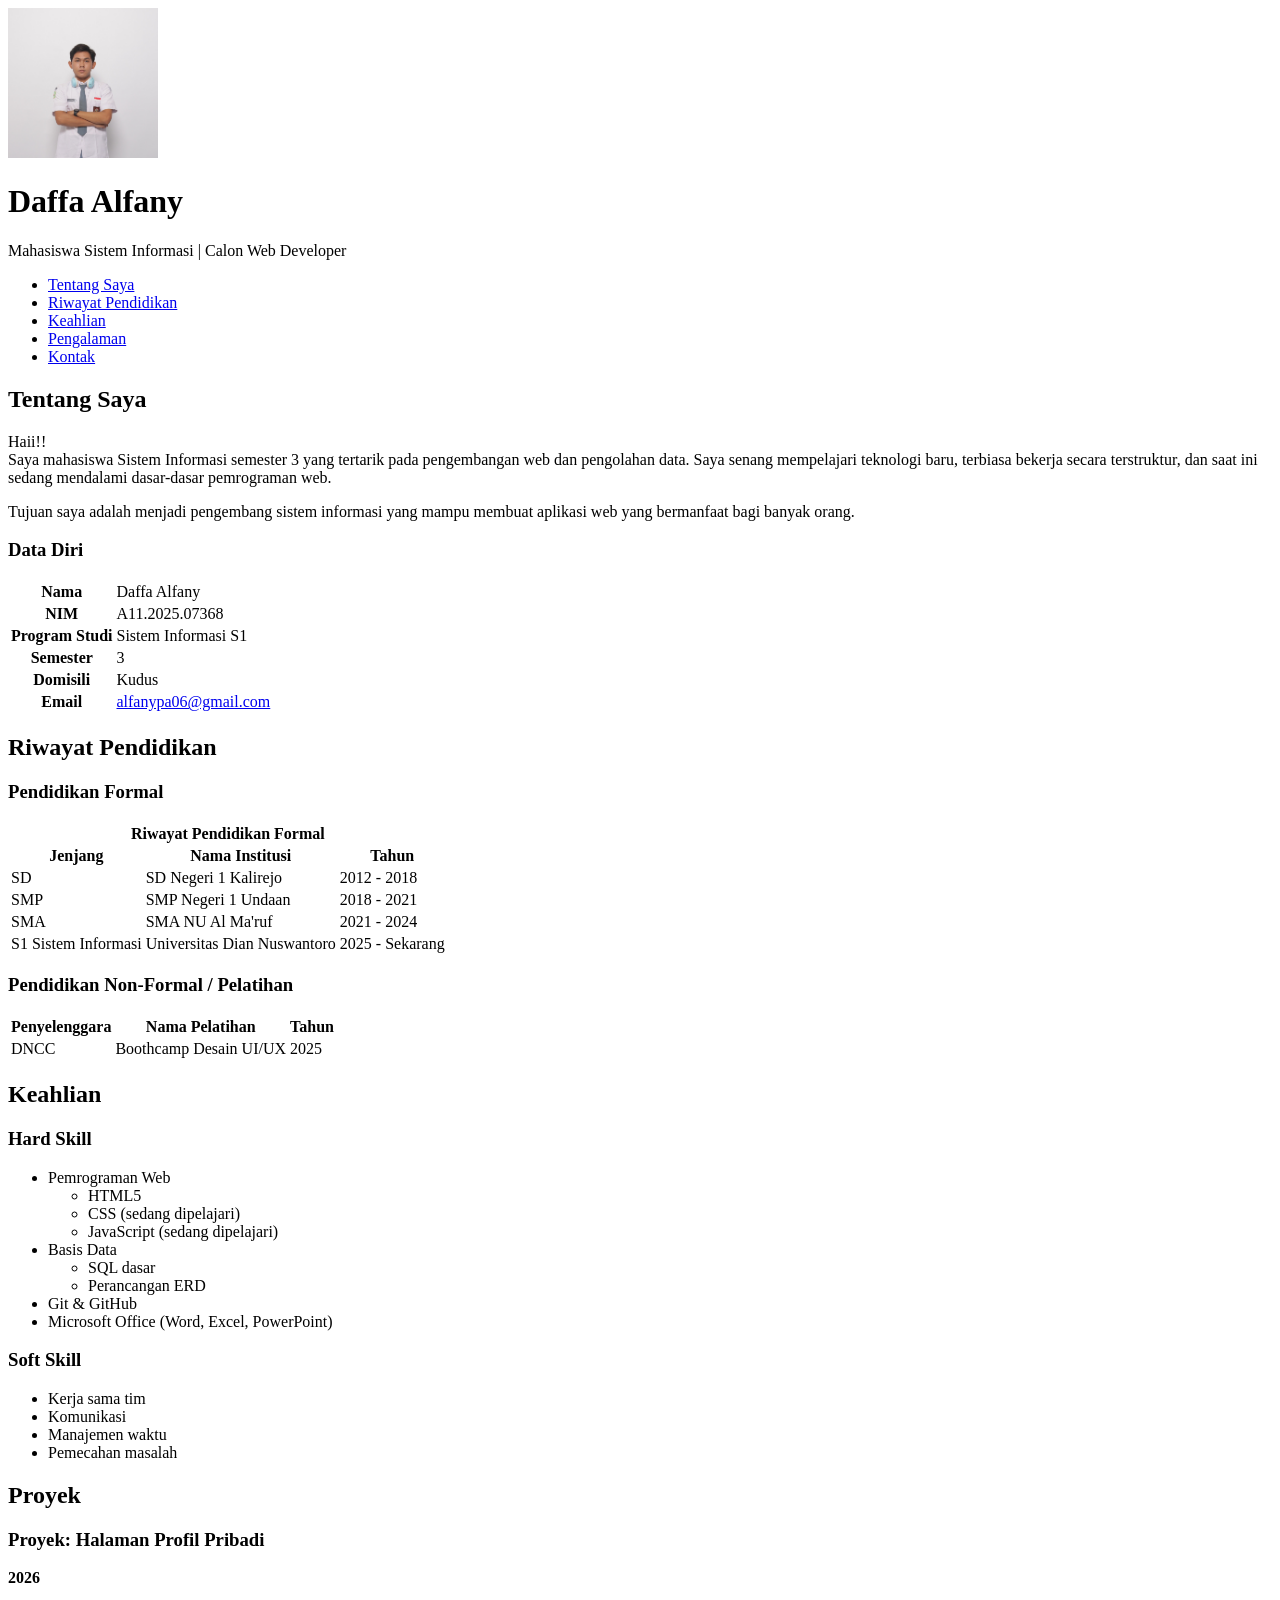
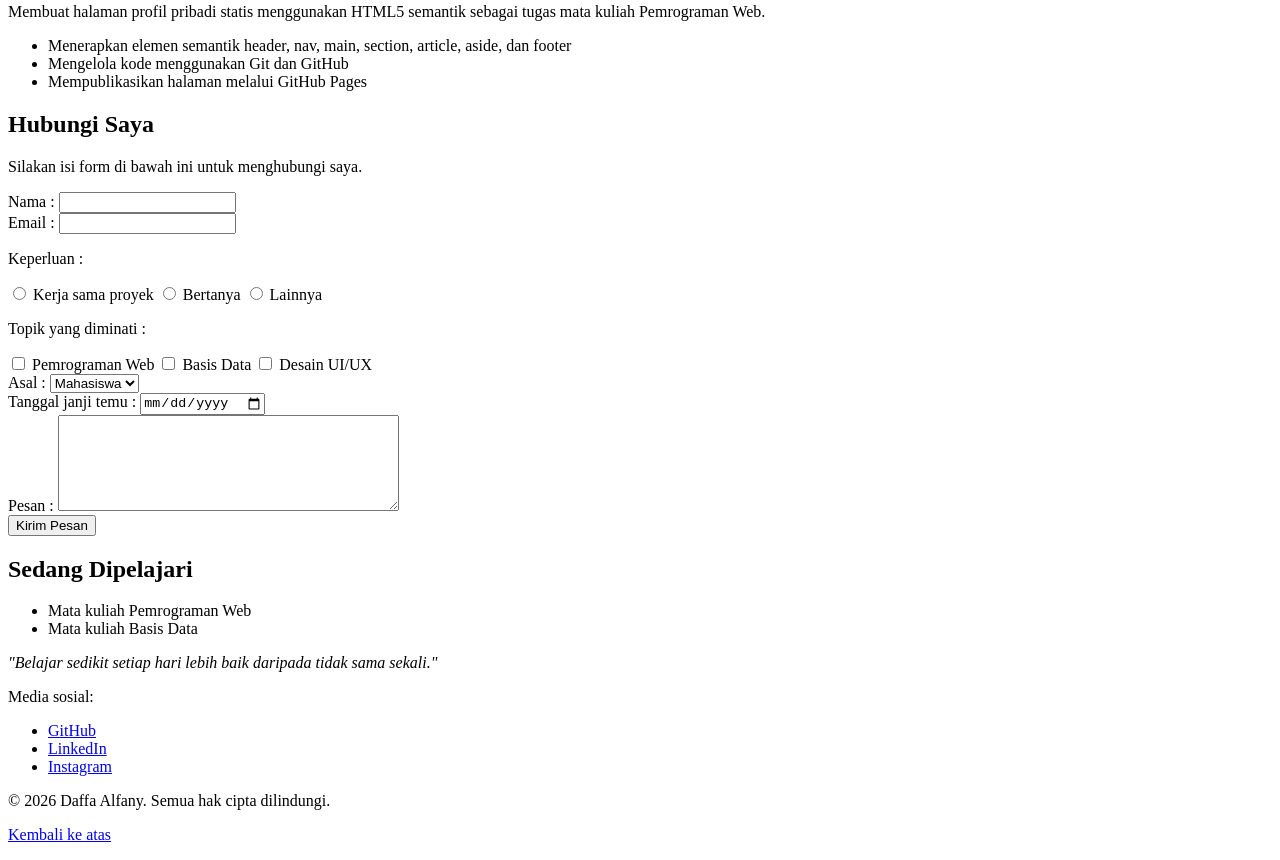
==== index.html @ 3b388c66 "Pindah file ke root" ====
<!DOCTYPE html>
<html lang="id">
<head>
    <meta charset="UTF-8">
    <meta name="viewport" content="width=device-width, initial-scale=1.0">
    <title>Daffa Alfany - Profil Pribadi</title>
</head>

<body>

    <header id="atas">
        <a href="images/foto-profil.jpg">
            <img src="images/foto-profil.jpg" alt="Foto profil Daffa Alfany" width="150">
        </a>
        <h1>Daffa Alfany</h1>
        <p>Mahasiswa Sistem Informasi | Calon Web Developer</p>

        <nav id="menu">
            <ul>
                <li><a href="#tentang">Tentang Saya</a></li>
                <li><a href="#pendidikan">Riwayat Pendidikan</a></li>
                <li><a href="#keahlian">Keahlian</a></li>
                <li><a href="#pengalaman">Pengalaman</a></li>
                <li><a href="#kontak">Kontak</a></li>
            </ul>
        </nav>
    </header>

    <main>

        <section id="tentang">
            <h2>Tentang Saya</h2>
            <p>
                Haii!!<br>
                Saya mahasiswa <span id="prodi">Sistem Informasi</span>
                semester 3 yang tertarik pada pengembangan web dan pengolahan
                data. Saya senang mempelajari teknologi baru, terbiasa bekerja
                secara terstruktur, dan saat ini sedang mendalami dasar-dasar
                pemrograman web.
            </p>
            <p>
                Tujuan saya adalah menjadi pengembang sistem informasi yang
                mampu membuat aplikasi web yang bermanfaat bagi banyak orang.
            </p>

            <h3>Data Diri</h3>
            <table id="tabel-data-diri">
                <tr>
                    <th>Nama</th>
                    <td>Daffa Alfany</td>
                </tr>
                <tr>
                    <th>NIM</th>
                    <td>A11.2025.07368</td>
                </tr>
                <tr>
                    <th>Program Studi</th>
                    <td>Sistem Informasi S1</td>
                </tr>
                <tr>
                    <th>Semester</th>
                    <td>3</td>
                </tr>
                <tr>
                    <th>Domisili</th>
                    <td>Kudus</td>
                </tr>
                <tr>
                    <th>Email</th>
                    <td><a href="mailto:alfanypa06@gmail.com">alfanypa06@gmail.com</a></td>
                </tr>
            </table>
        </section>

        <section id="pendidikan">
            <h2>Riwayat Pendidikan</h2>

            <h3>Pendidikan Formal</h3>
            <table id="tabel-pendidikan">
                <tr>
                    <th colspan="3">Riwayat Pendidikan Formal</th>
                </tr>
                <tr>
                    <th>Jenjang</th>
                    <th>Nama Institusi</th>
                    <th>Tahun</th>
                </tr>
                <tr>
                    <td>SD</td>
                    <td>SD Negeri 1 Kalirejo</td>
                    <td>2012 - 2018</td>
                </tr>
                <tr>
                    <td>SMP</td>
                    <td>SMP Negeri 1 Undaan</td>
                    <td>2018 - 2021</td>
                </tr>
                <tr>
                    <td>SMA</td>
                    <td>SMA NU Al Ma'ruf</td>
                    <td>2021 - 2024</td>
                </tr>
                <tr>
                    <td>S1 Sistem Informasi</td>
                    <td>Universitas Dian Nuswantoro</td>
                    <td>2025 - Sekarang</td>
                </tr>
            </table>

            <h3>Pendidikan Non-Formal / Pelatihan</h3>
            <table id="tabel-pelatihan">
                <tr>
                    <th>Penyelenggara</th>
                    <th>Nama Pelatihan</th>
                    <th>Tahun</th>
                </tr>
                <tr>
                    <td>DNCC</td>
                    <td>Boothcamp Desain UI/UX</td>
                    <td>2025</td>
                </tr>
            </table>
        </section>

        <section id="keahlian">
            <h2>Keahlian</h2>

            <h3>Hard Skill</h3>
            <ul>
                <li>Pemrograman Web
                    <ul>
                        <li>HTML5</li>
                        <li>CSS (sedang dipelajari)</li>
                        <li>JavaScript (sedang dipelajari)</li>
                    </ul>
                </li>
                <li>Basis Data
                    <ul>
                        <li>SQL dasar</li>
                        <li>Perancangan ERD</li>
                    </ul>
                </li>
                <li>Git &amp; GitHub</li>
                <li>Microsoft Office (Word, Excel, PowerPoint)</li>
            </ul>

            <h3>Soft Skill</h3>
            <ul>
                <li>Kerja sama tim</li>
                <li>Komunikasi</li>
                <li>Manajemen waktu</li>
                <li>Pemecahan masalah</li>
            </ul>

        </section>

        <section id="pengalaman">
            <h2>Proyek</h2>

            <article>
                <h3>Proyek: Halaman Profil Pribadi</h3>
                <p><strong>2026</strong></p>
                <p>
                    Membuat halaman profil pribadi statis menggunakan HTML5
                    semantik sebagai tugas mata kuliah Pemrograman Web.
                </p>
                <ul>
                    <li>Menerapkan elemen semantik header, nav, main, section, article, aside, dan footer</li>
                    <li>Mengelola kode menggunakan Git dan GitHub</li>
                    <li>Mempublikasikan halaman melalui GitHub Pages</li>
                </ul>
            </article>
        </section>

        <section id="kontak">
            <h2>Hubungi Saya</h2>
            <p>Silakan isi form di bawah ini untuk menghubungi saya.</p>

            <form action="#" method="get">
                <div>
                    <label for="fnama">Nama :</label>
                    <input type="text" id="fnama" name="fnama">
                </div>
                <div>
                    <label for="femail">Email :</label>
                    <input type="email" id="femail" name="femail">
                </div>
                <div>
                    <p>Keperluan :</p>
                    <input type="radio" id="fkeperluan1" name="fkeperluan" value="proyek">
                    <label for="fkeperluan1">Kerja sama proyek</label>
                    <input type="radio" id="fkeperluan2" name="fkeperluan" value="tanya">
                    <label for="fkeperluan2">Bertanya</label>
                    <input type="radio" id="fkeperluan3" name="fkeperluan" value="lainnya">
                    <label for="fkeperluan3">Lainnya</label>
                </div>
                <div>
                    <p>Topik yang diminati :</p>
                    <input type="checkbox" id="ftopik1" name="ftopik1" value="web">
                    <label for="ftopik1">Pemrograman Web</label>
                    <input type="checkbox" id="ftopik2" name="ftopik2" value="data">
                    <label for="ftopik2">Basis Data</label>
                    <input type="checkbox" id="ftopik3" name="ftopik3" value="desain">
                    <label for="ftopik3">Desain UI/UX</label>
                </div>
                <div>
                    <label for="fasal">Asal :</label>
                    <select id="fasal" name="fasal">
                        <option value="mahasiswa">Mahasiswa</option>
                        <option value="dosen">Dosen</option>
                        <option value="umum">Umum</option>
                    </select>
                </div>
                <div>
                    <label for="ftanggal">Tanggal janji temu :</label>
                    <input type="date" id="ftanggal" name="ftanggal">
                </div>
                <div>
                    <label for="fpesan">Pesan :</label>
                    <textarea id="fpesan" name="fpesan" cols="40" rows="6"></textarea>
                </div>
                <div>
                    <input type="submit" value="Kirim Pesan">
                </div>
            </form>
        </section>

    </main>

    <aside id="info-tambahan">
        <h2>Sedang Dipelajari</h2>
        <ul>
            <li>Mata kuliah Pemrograman Web</li>
            <li>Mata kuliah Basis Data</li>
        </ul>
        <p><em>"Belajar sedikit setiap hari lebih baik daripada tidak sama sekali."</em></p>
    </aside>

    <footer>
        <p>Media sosial:</p>
        <ul>
            <li><a href="https://github.com/Alfany06">GitHub</a></li>
            <li><a href="https://www.linkedin.com/in/daffa-alfany-26b480376/">LinkedIn</a></li>
            <li><a href="https://www.instagram.com/pa_daffany19">Instagram</a></li>
        </ul>
        <p>&copy; 2026 Daffa Alfany. Semua hak cipta dilindungi.</p>
        <p><a href="#atas">Kembali ke atas</a></p>
    </footer>

</body>
</html>
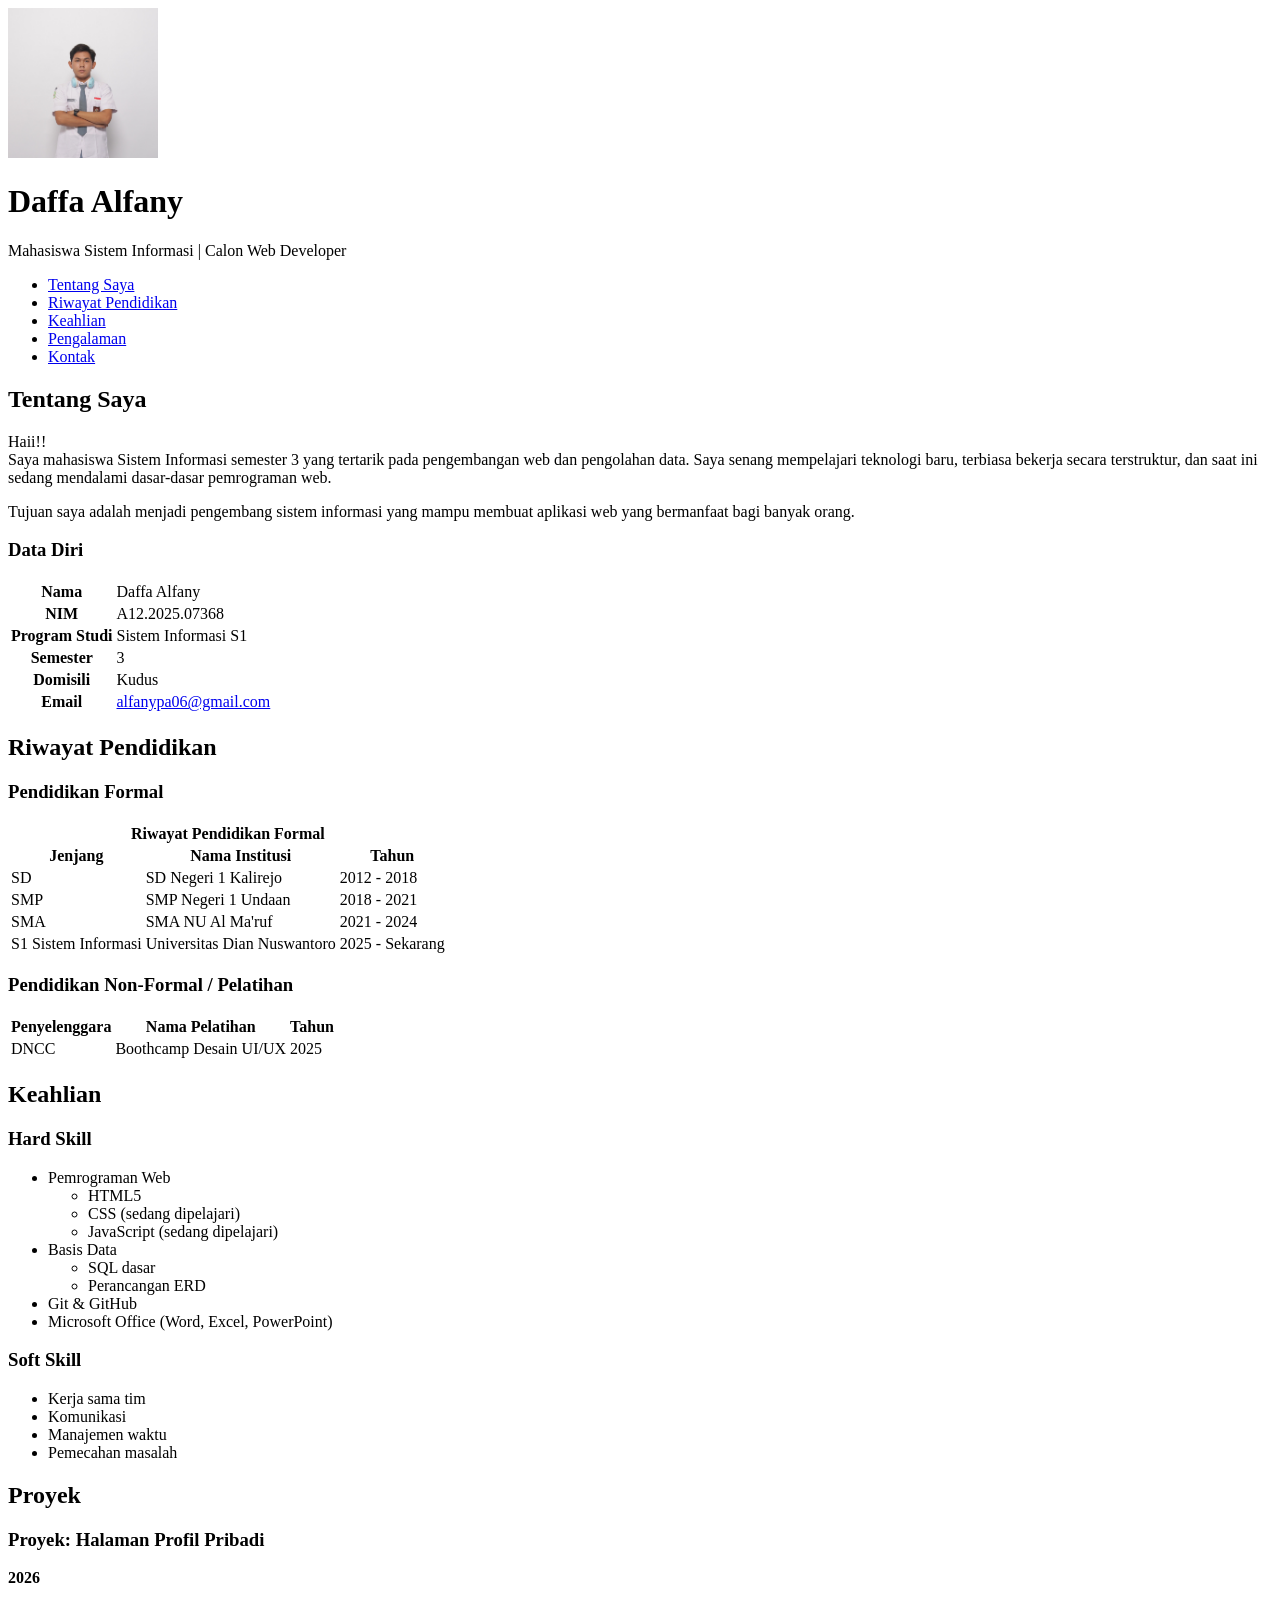
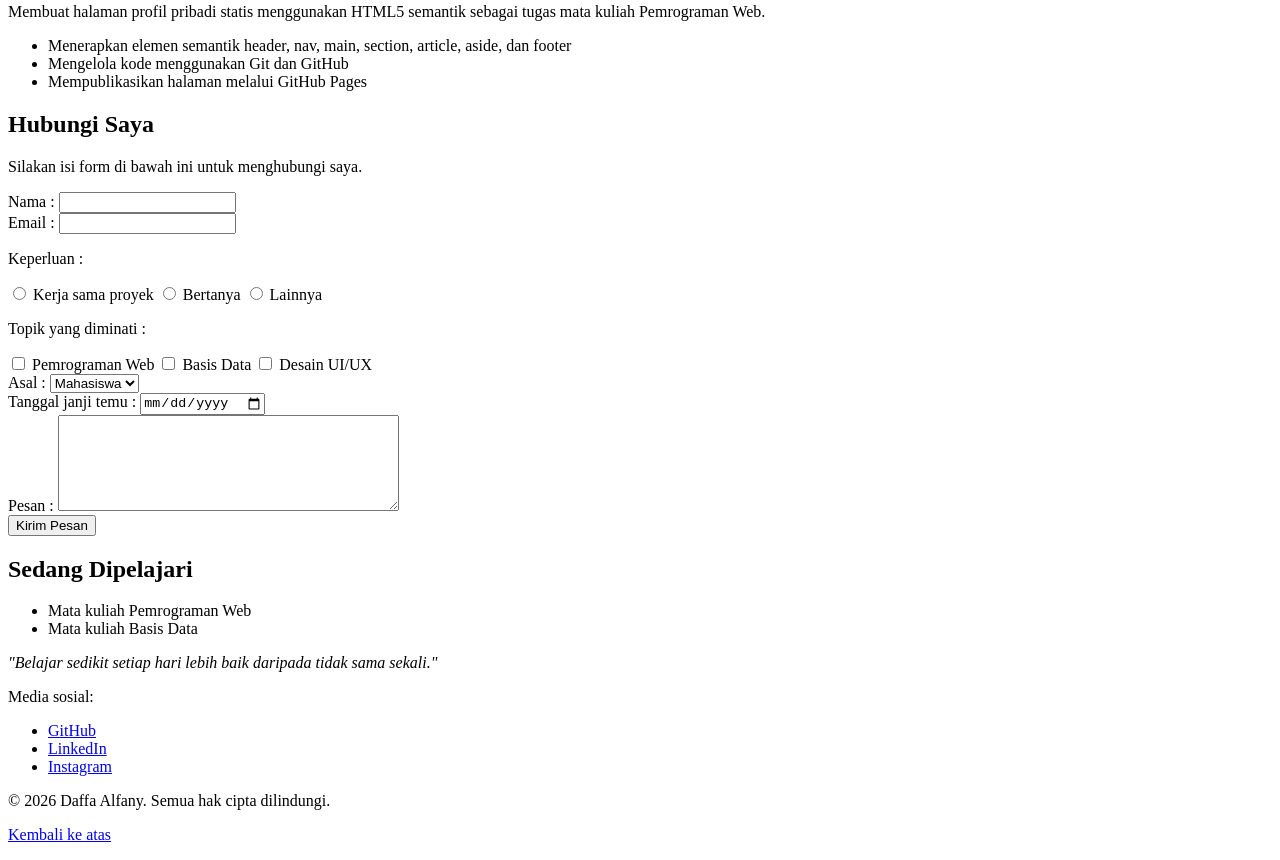
==== commit b806c00a: "Update index.html" ====
--- a/index.html
+++ b/index.html
@@ -51,7 +51,7 @@
                 </tr>
                 <tr>
                     <th>NIM</th>
-                    <td>A11.2025.07368</td>
+                    <td>A12.2025.07368</td>
                 </tr>
                 <tr>
                     <th>Program Studi</th>
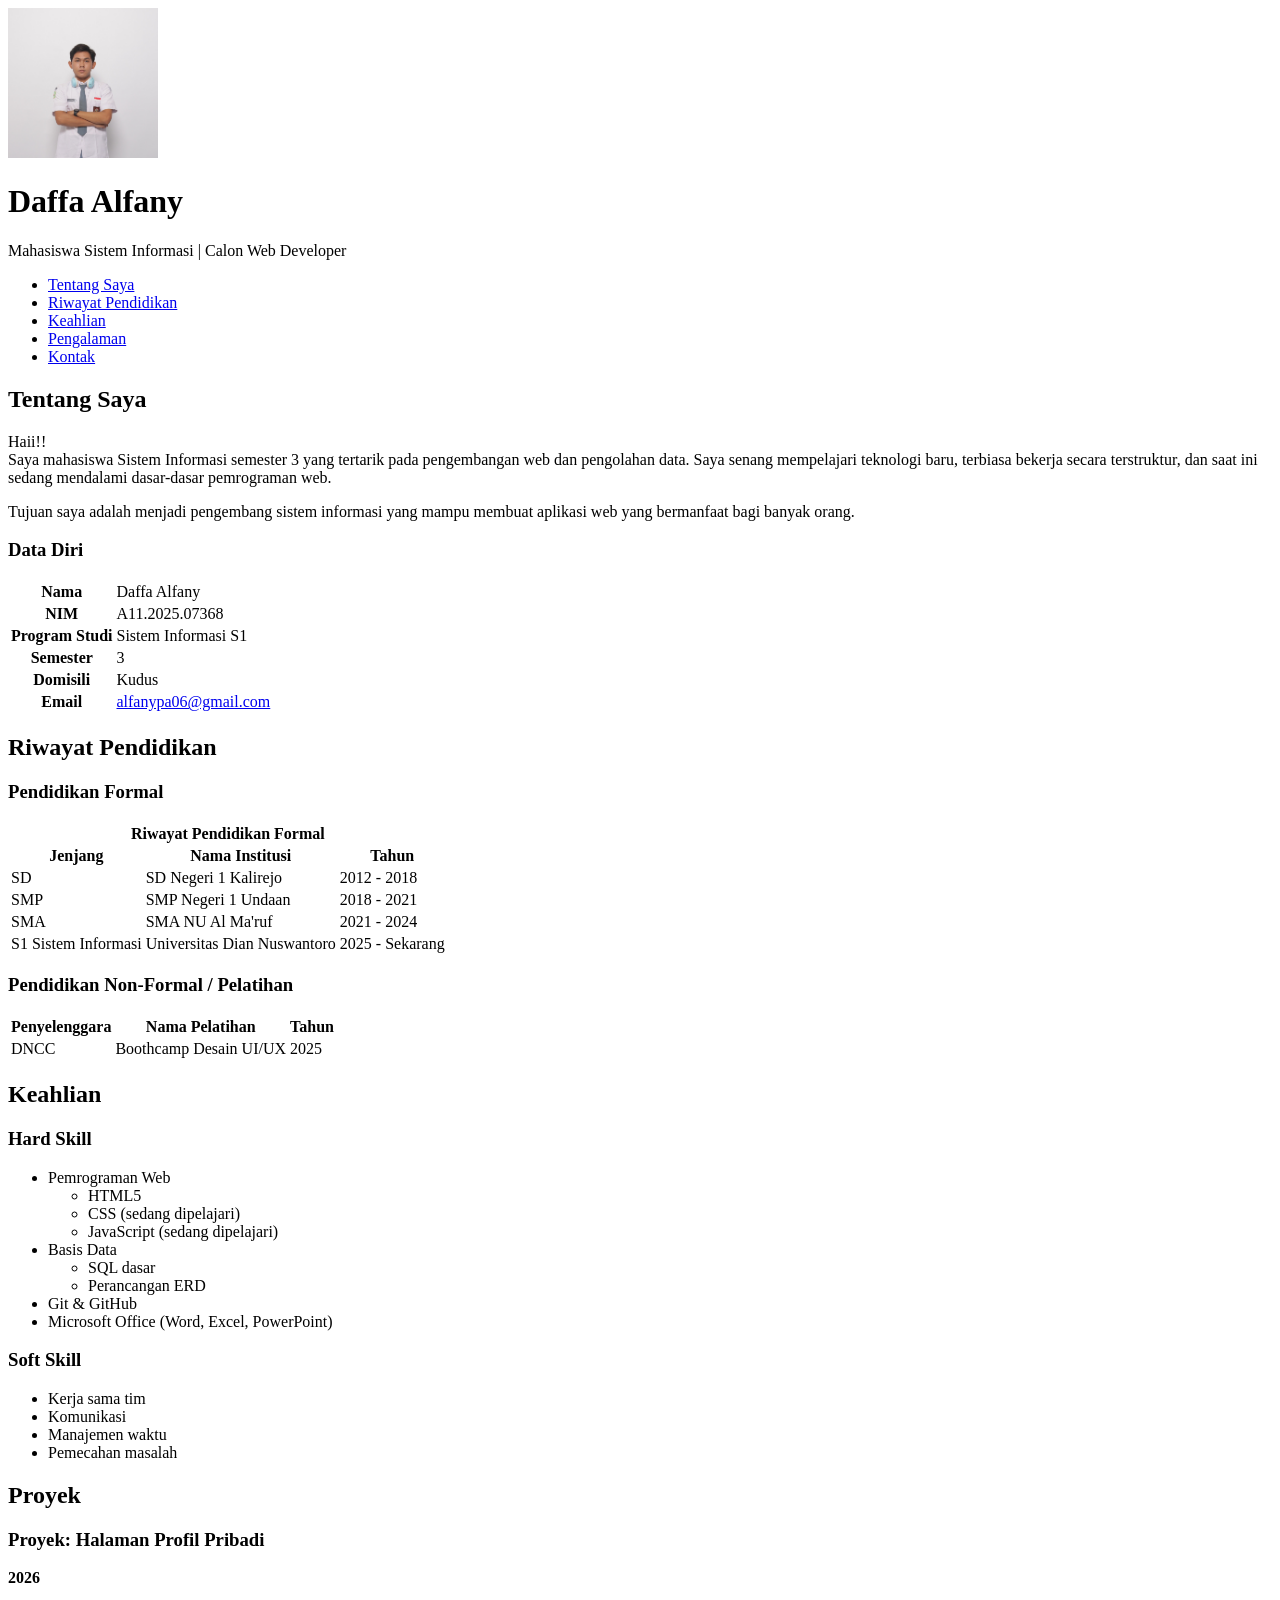
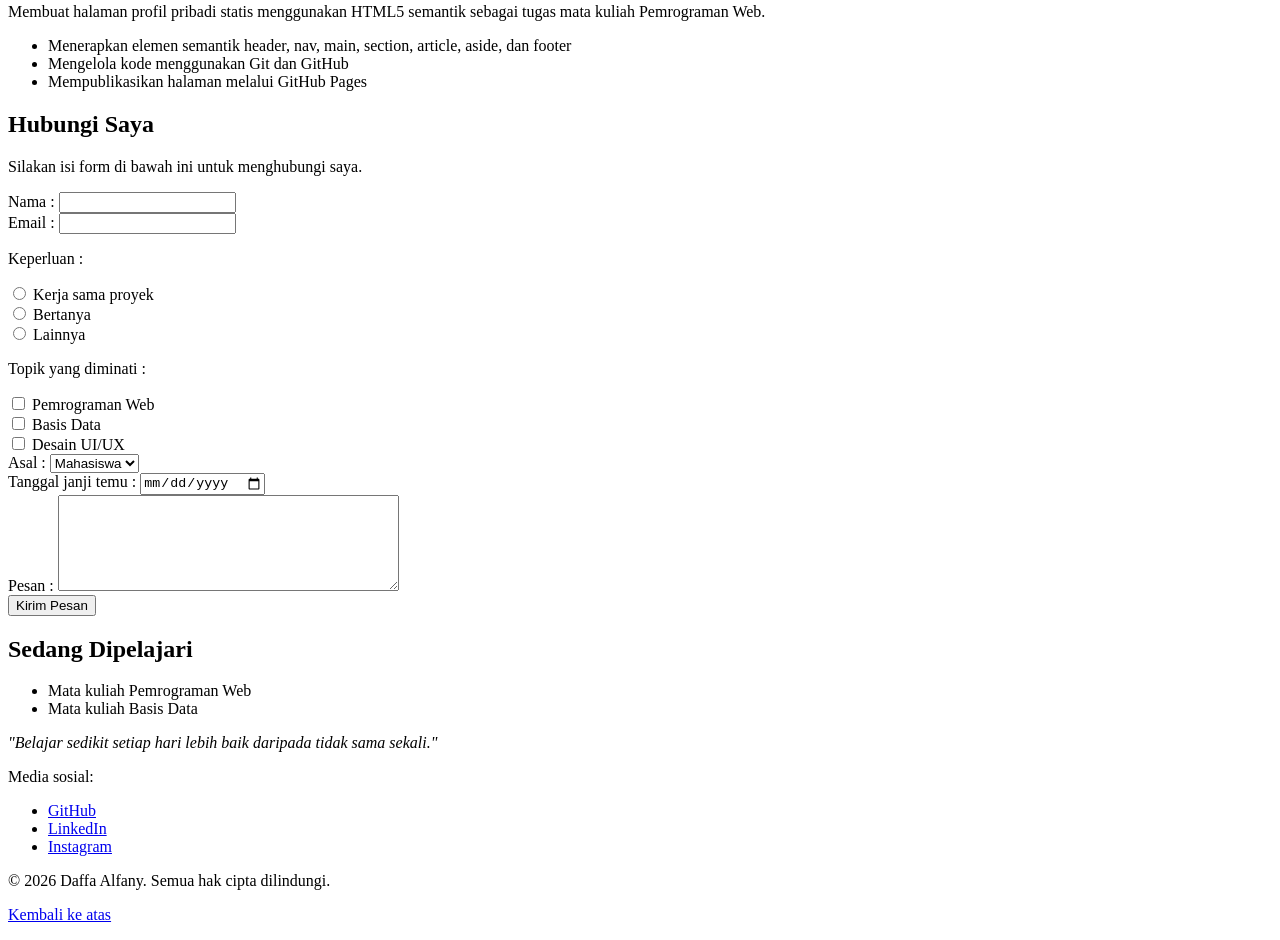
==== commit d78d4152: "Tambah CSS dan menambahkan beberapa kode html" ====
--- a/index.html
+++ b/index.html
@@ -4,237 +4,267 @@
     <meta charset="UTF-8">
     <meta name="viewport" content="width=device-width, initial-scale=1.0">
     <title>Daffa Alfany - Profil Pribadi</title>
+    <link rel="stylesheet" href="css/style.css">
 </head>
 
 <body>
 
-    <header id="atas">
-        <a href="images/foto-profil.jpg">
-            <img src="images/foto-profil.jpg" alt="Foto profil Daffa Alfany" width="150">
-        </a>
-        <h1>Daffa Alfany</h1>
-        <p>Mahasiswa Sistem Informasi | Calon Web Developer</p>
-
-        <nav id="menu">
+    <header id="atas" class="header-profil">
+        <div class="header-isi">
+            <a href="images/foto-profil.jpg">
+                <img src="images/foto-profil.jpg" alt="Foto profil Daffa Alfany" width="150" class="foto-profil">
+            </a>
+            <div class="header-teks">
+                <h1>Daffa Alfany</h1>
+                <p class="jabatan">Mahasiswa Sistem Informasi | Calon Web Developer</p>
+            </div>
+        </div>
+    </header>
+
+    <nav id="menu">
+        <ul>
+            <li><a href="#tentang">Tentang Saya</a></li>
+            <li><a href="#pendidikan">Riwayat Pendidikan</a></li>
+            <li><a href="#keahlian">Keahlian</a></li>
+            <li><a href="#pengalaman">Pengalaman</a></li>
+            <li><a href="#kontak">Kontak</a></li>
+        </ul>
+    </nav>
+
+    <div class="wadah">
+
+        <main>
+
+            <section id="tentang" class="kartu">
+                <h2>Tentang Saya</h2>
+                <p>
+                    Haii!!<br>
+                    Saya mahasiswa <span id="prodi">Sistem Informasi</span>
+                    semester 3 yang tertarik pada pengembangan web dan pengolahan
+                    data. Saya senang mempelajari teknologi baru, terbiasa bekerja
+                    secara terstruktur, dan saat ini sedang mendalami dasar-dasar
+                    pemrograman web.
+                </p>
+                <p>
+                    Tujuan saya adalah menjadi pengembang sistem informasi yang
+                    mampu membuat aplikasi web yang bermanfaat bagi banyak orang.
+                </p>
+
+                <h3>Data Diri</h3>
+                <table id="tabel-data-diri">
+                    <tr>
+                        <th>Nama</th>
+                        <td>Daffa Alfany</td>
+                    </tr>
+                    <tr>
+                        <th>NIM</th>
+                        <td>A11.2025.07368</td>
+                    </tr>
+                    <tr>
+                        <th>Program Studi</th>
+                        <td>Sistem Informasi S1</td>
+                    </tr>
+                    <tr>
+                        <th>Semester</th>
+                        <td>3</td>
+                    </tr>
+                    <tr>
+                        <th>Domisili</th>
+                        <td>Kudus</td>
+                    </tr>
+                    <tr>
+                        <th>Email</th>
+                        <td><a href="mailto:alfanypa06@gmail.com">alfanypa06@gmail.com</a></td>
+                    </tr>
+                </table>
+            </section>
+
+            <section id="pendidikan" class="kartu">
+                <h2>Riwayat Pendidikan</h2>
+
+                <h3>Pendidikan Formal</h3>
+                <table id="tabel-pendidikan">
+                    <tr>
+                        <th colspan="3">Riwayat Pendidikan Formal</th>
+                    </tr>
+                    <tr>
+                        <th>Jenjang</th>
+                        <th>Nama Institusi</th>
+                        <th>Tahun</th>
+                    </tr>
+                    <tr>
+                        <td>SD</td>
+                        <td>SD Negeri 1 Kalirejo</td>
+                        <td>2012 - 2018</td>
+                    </tr>
+                    <tr>
+                        <td>SMP</td>
+                        <td>SMP Negeri 1 Undaan</td>
+                        <td>2018 - 2021</td>
+                    </tr>
+                    <tr>
+                        <td>SMA</td>
+                        <td>SMA NU Al Ma'ruf</td>
+                        <td>2021 - 2024</td>
+                    </tr>
+                    <tr>
+                        <td>S1 Sistem Informasi</td>
+                        <td>Universitas Dian Nuswantoro</td>
+                        <td>2025 - Sekarang</td>
+                    </tr>
+                </table>
+
+                <h3>Pendidikan Non-Formal / Pelatihan</h3>
+                <table id="tabel-pelatihan">
+                    <tr>
+                        <th>Penyelenggara</th>
+                        <th>Nama Pelatihan</th>
+                        <th>Tahun</th>
+                    </tr>
+                    <tr>
+                        <td>DNCC</td>
+                        <td>Boothcamp Desain UI/UX</td>
+                        <td>2025</td>
+                    </tr>
+                </table>
+            </section>
+
+            <section id="keahlian" class="kartu">
+                <h2>Keahlian</h2>
+
+                <div class="grid-keahlian">
+                    <div class="kotak-skill">
+                        <h3>Hard Skill</h3>
+                        <ul>
+                            <li>Pemrograman Web
+                                <ul>
+                                    <li>HTML5</li>
+                                    <li>CSS (sedang dipelajari)</li>
+                                    <li>JavaScript (sedang dipelajari)</li>
+                                </ul>
+                            </li>
+                            <li>Basis Data
+                                <ul>
+                                    <li>SQL dasar</li>
+                                    <li>Perancangan ERD</li>
+                                </ul>
+                            </li>
+                            <li>Git &amp; GitHub</li>
+                            <li>Microsoft Office (Word, Excel, PowerPoint)</li>
+                        </ul>
+                    </div>
+
+                    <div class="kotak-skill">
+                        <h3>Soft Skill</h3>
+                        <ul>
+                            <li>Kerja sama tim</li>
+                            <li>Komunikasi</li>
+                            <li>Manajemen waktu</li>
+                            <li>Pemecahan masalah</li>
+                        </ul>
+                    </div>
+                </div>
+            </section>
+
+            <section id="pengalaman" class="kartu">
+                <h2>Proyek</h2>
+
+                <article>
+                    <h3>Proyek: Halaman Profil Pribadi</h3>
+                    <p><strong>2026</strong></p>
+                    <p>
+                        Membuat halaman profil pribadi statis menggunakan HTML5
+                        semantik sebagai tugas mata kuliah Pemrograman Web.
+                    </p>
+                    <ul>
+                        <li>Menerapkan elemen semantik header, nav, main, section, article, aside, dan footer</li>
+                        <li>Mengelola kode menggunakan Git dan GitHub</li>
+                        <li>Mempublikasikan halaman melalui GitHub Pages</li>
+                    </ul>
+                </article>
+            </section>
+
+            <section id="kontak" class="kartu">
+                <h2>Hubungi Saya</h2>
+                <p>Silakan isi form di bawah ini untuk menghubungi saya.</p>
+
+                <form action="#" method="get">
+                    <div>
+                        <label for="fnama">Nama :</label>
+                        <input type="text" id="fnama" name="fnama">
+                    </div>
+                    <div>
+                        <label for="femail">Email :</label>
+                        <input type="email" id="femail" name="femail">
+                    </div>
+                    <div>
+                        <p>Keperluan :</p>
+                        <div class="daftar-pilihan">
+                            <div class="opsi">
+                                <input type="radio" id="fkeperluan1" name="fkeperluan" value="proyek">
+                                <label for="fkeperluan1">Kerja sama proyek</label>
+                            </div>
+                            <div class="opsi">
+                                <input type="radio" id="fkeperluan2" name="fkeperluan" value="tanya">
+                                <label for="fkeperluan2">Bertanya</label>
+                            </div>
+                            <div class="opsi">
+                                <input type="radio" id="fkeperluan3" name="fkeperluan" value="lainnya">
+                                <label for="fkeperluan3">Lainnya</label>
+                            </div>
+                        </div>
+                    </div>
+                    <div>
+                        <p>Topik yang diminati :</p>
+                        <div class="daftar-pilihan">
+                            <div class="opsi">
+                                <input type="checkbox" id="ftopik1" name="ftopik1" value="web">
+                                <label for="ftopik1">Pemrograman Web</label>
+                            </div>
+                            <div class="opsi">
+                                <input type="checkbox" id="ftopik2" name="ftopik2" value="data">
+                                <label for="ftopik2">Basis Data</label>
+                            </div>
+                            <div class="opsi">
+                                <input type="checkbox" id="ftopik3" name="ftopik3" value="desain">
+                                <label for="ftopik3">Desain UI/UX</label>
+                            </div>
+                        </div>
+                    </div>
+                    <div>
+                        <label for="fasal">Asal :</label>
+                        <select id="fasal" name="fasal">
+                            <option value="mahasiswa">Mahasiswa</option>
+                            <option value="dosen">Dosen</option>
+                            <option value="umum">Umum</option>
+                        </select>
+                    </div>
+                    <div>
+                        <label for="ftanggal">Tanggal janji temu :</label>
+                        <input type="date" id="ftanggal" name="ftanggal">
+                    </div>
+                    <div>
+                        <label for="fpesan">Pesan :</label>
+                        <textarea id="fpesan" name="fpesan" cols="40" rows="6"></textarea>
+                    </div>
+                    <div>
+                        <input type="submit" value="Kirim Pesan">
+                    </div>
+                </form>
+            </section>
+
+        </main>
+
+        <aside id="info-tambahan" class="kartu">
+            <h2>Sedang Dipelajari</h2>
             <ul>
-                <li><a href="#tentang">Tentang Saya</a></li>
-                <li><a href="#pendidikan">Riwayat Pendidikan</a></li>
-                <li><a href="#keahlian">Keahlian</a></li>
-                <li><a href="#pengalaman">Pengalaman</a></li>
-                <li><a href="#kontak">Kontak</a></li>
+                <li>Mata kuliah Pemrograman Web</li>
+                <li>Mata kuliah Basis Data</li>
             </ul>
-        </nav>
-    </header>
-
-    <main>
-
-        <section id="tentang">
-            <h2>Tentang Saya</h2>
-            <p>
-                Haii!!<br>
-                Saya mahasiswa <span id="prodi">Sistem Informasi</span>
-                semester 3 yang tertarik pada pengembangan web dan pengolahan
-                data. Saya senang mempelajari teknologi baru, terbiasa bekerja
-                secara terstruktur, dan saat ini sedang mendalami dasar-dasar
-                pemrograman web.
-            </p>
-            <p>
-                Tujuan saya adalah menjadi pengembang sistem informasi yang
-                mampu membuat aplikasi web yang bermanfaat bagi banyak orang.
-            </p>
-
-            <h3>Data Diri</h3>
-            <table id="tabel-data-diri">
-                <tr>
-                    <th>Nama</th>
-                    <td>Daffa Alfany</td>
-                </tr>
-                <tr>
-                    <th>NIM</th>
-                    <td>A12.2025.07368</td>
-                </tr>
-                <tr>
-                    <th>Program Studi</th>
-                    <td>Sistem Informasi S1</td>
-                </tr>
-                <tr>
-                    <th>Semester</th>
-                    <td>3</td>
-                </tr>
-                <tr>
-                    <th>Domisili</th>
-                    <td>Kudus</td>
-                </tr>
-                <tr>
-                    <th>Email</th>
-                    <td><a href="mailto:alfanypa06@gmail.com">alfanypa06@gmail.com</a></td>
-                </tr>
-            </table>
-        </section>
-
-        <section id="pendidikan">
-            <h2>Riwayat Pendidikan</h2>
-
-            <h3>Pendidikan Formal</h3>
-            <table id="tabel-pendidikan">
-                <tr>
-                    <th colspan="3">Riwayat Pendidikan Formal</th>
-                </tr>
-                <tr>
-                    <th>Jenjang</th>
-                    <th>Nama Institusi</th>
-                    <th>Tahun</th>
-                </tr>
-                <tr>
-                    <td>SD</td>
-                    <td>SD Negeri 1 Kalirejo</td>
-                    <td>2012 - 2018</td>
-                </tr>
-                <tr>
-                    <td>SMP</td>
-                    <td>SMP Negeri 1 Undaan</td>
-                    <td>2018 - 2021</td>
-                </tr>
-                <tr>
-                    <td>SMA</td>
-                    <td>SMA NU Al Ma'ruf</td>
-                    <td>2021 - 2024</td>
-                </tr>
-                <tr>
-                    <td>S1 Sistem Informasi</td>
-                    <td>Universitas Dian Nuswantoro</td>
-                    <td>2025 - Sekarang</td>
-                </tr>
-            </table>
-
-            <h3>Pendidikan Non-Formal / Pelatihan</h3>
-            <table id="tabel-pelatihan">
-                <tr>
-                    <th>Penyelenggara</th>
-                    <th>Nama Pelatihan</th>
-                    <th>Tahun</th>
-                </tr>
-                <tr>
-                    <td>DNCC</td>
-                    <td>Boothcamp Desain UI/UX</td>
-                    <td>2025</td>
-                </tr>
-            </table>
-        </section>
-
-        <section id="keahlian">
-            <h2>Keahlian</h2>
-
-            <h3>Hard Skill</h3>
-            <ul>
-                <li>Pemrograman Web
-                    <ul>
-                        <li>HTML5</li>
-                        <li>CSS (sedang dipelajari)</li>
-                        <li>JavaScript (sedang dipelajari)</li>
-                    </ul>
-                </li>
-                <li>Basis Data
-                    <ul>
-                        <li>SQL dasar</li>
-                        <li>Perancangan ERD</li>
-                    </ul>
-                </li>
-                <li>Git &amp; GitHub</li>
-                <li>Microsoft Office (Word, Excel, PowerPoint)</li>
-            </ul>
-
-            <h3>Soft Skill</h3>
-            <ul>
-                <li>Kerja sama tim</li>
-                <li>Komunikasi</li>
-                <li>Manajemen waktu</li>
-                <li>Pemecahan masalah</li>
-            </ul>
-
-        </section>
-
-        <section id="pengalaman">
-            <h2>Proyek</h2>
-
-            <article>
-                <h3>Proyek: Halaman Profil Pribadi</h3>
-                <p><strong>2026</strong></p>
-                <p>
-                    Membuat halaman profil pribadi statis menggunakan HTML5
-                    semantik sebagai tugas mata kuliah Pemrograman Web.
-                </p>
-                <ul>
-                    <li>Menerapkan elemen semantik header, nav, main, section, article, aside, dan footer</li>
-                    <li>Mengelola kode menggunakan Git dan GitHub</li>
-                    <li>Mempublikasikan halaman melalui GitHub Pages</li>
-                </ul>
-            </article>
-        </section>
-
-        <section id="kontak">
-            <h2>Hubungi Saya</h2>
-            <p>Silakan isi form di bawah ini untuk menghubungi saya.</p>
-
-            <form action="#" method="get">
-                <div>
-                    <label for="fnama">Nama :</label>
-                    <input type="text" id="fnama" name="fnama">
-                </div>
-                <div>
-                    <label for="femail">Email :</label>
-                    <input type="email" id="femail" name="femail">
-                </div>
-                <div>
-                    <p>Keperluan :</p>
-                    <input type="radio" id="fkeperluan1" name="fkeperluan" value="proyek">
-                    <label for="fkeperluan1">Kerja sama proyek</label>
-                    <input type="radio" id="fkeperluan2" name="fkeperluan" value="tanya">
-                    <label for="fkeperluan2">Bertanya</label>
-                    <input type="radio" id="fkeperluan3" name="fkeperluan" value="lainnya">
-                    <label for="fkeperluan3">Lainnya</label>
-                </div>
-                <div>
-                    <p>Topik yang diminati :</p>
-                    <input type="checkbox" id="ftopik1" name="ftopik1" value="web">
-                    <label for="ftopik1">Pemrograman Web</label>
-                    <input type="checkbox" id="ftopik2" name="ftopik2" value="data">
-                    <label for="ftopik2">Basis Data</label>
-                    <input type="checkbox" id="ftopik3" name="ftopik3" value="desain">
-                    <label for="ftopik3">Desain UI/UX</label>
-                </div>
-                <div>
-                    <label for="fasal">Asal :</label>
-                    <select id="fasal" name="fasal">
-                        <option value="mahasiswa">Mahasiswa</option>
-                        <option value="dosen">Dosen</option>
-                        <option value="umum">Umum</option>
-                    </select>
-                </div>
-                <div>
-                    <label for="ftanggal">Tanggal janji temu :</label>
-                    <input type="date" id="ftanggal" name="ftanggal">
-                </div>
-                <div>
-                    <label for="fpesan">Pesan :</label>
-                    <textarea id="fpesan" name="fpesan" cols="40" rows="6"></textarea>
-                </div>
-                <div>
-                    <input type="submit" value="Kirim Pesan">
-                </div>
-            </form>
-        </section>
-
-    </main>
-
-    <aside id="info-tambahan">
-        <h2>Sedang Dipelajari</h2>
-        <ul>
-            <li>Mata kuliah Pemrograman Web</li>
-            <li>Mata kuliah Basis Data</li>
-        </ul>
-        <p><em>"Belajar sedikit setiap hari lebih baik daripada tidak sama sekali."</em></p>
-    </aside>
+            <p class="kutipan"><em>"Belajar sedikit setiap hari lebih baik daripada tidak sama sekali."</em></p>
+        </aside>
+
+    </div>
 
     <footer>
         <p>Media sosial:</p>
@@ -244,7 +274,7 @@
             <li><a href="https://www.instagram.com/pa_daffany19">Instagram</a></li>
         </ul>
         <p>&copy; 2026 Daffa Alfany. Semua hak cipta dilindungi.</p>
-        <p><a href="#atas">Kembali ke atas</a></p>
+        <p><a href="#atas" class="ke-atas">Kembali ke atas</a></p>
     </footer>
 
 </body>
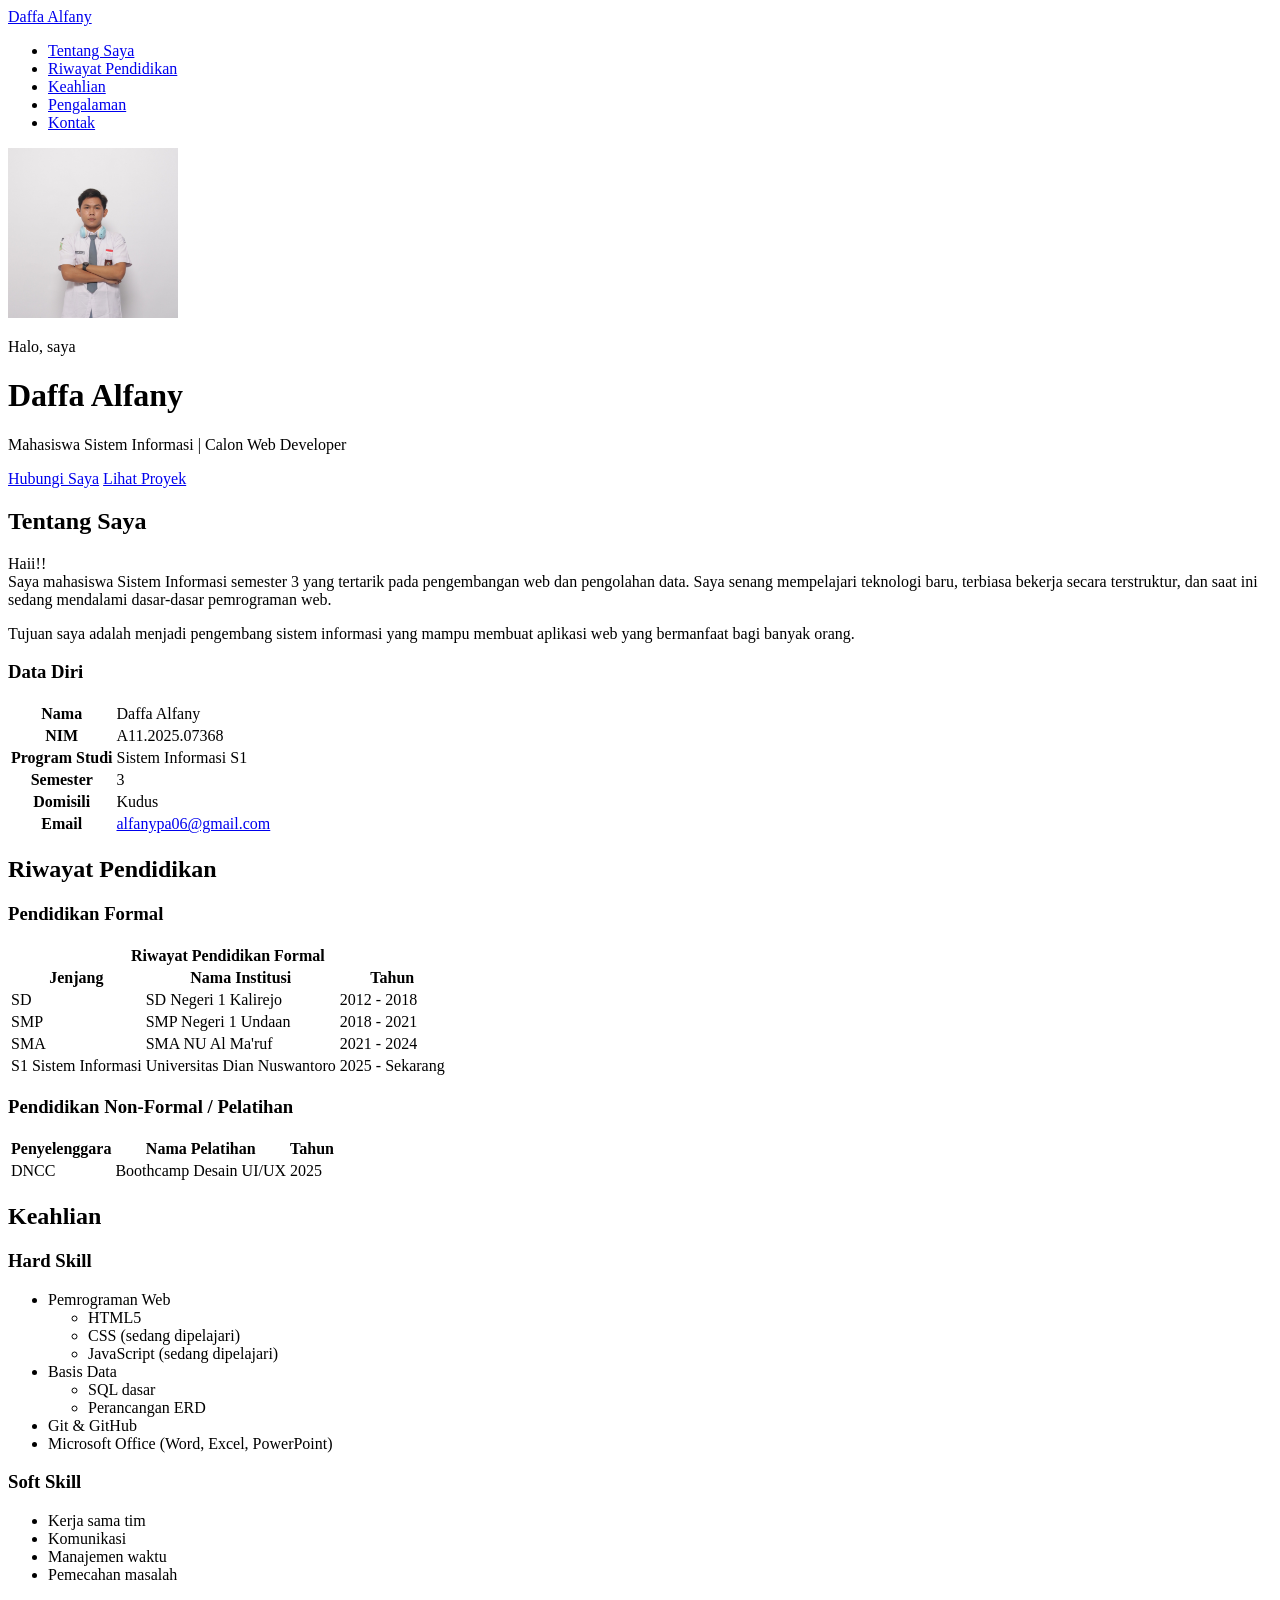
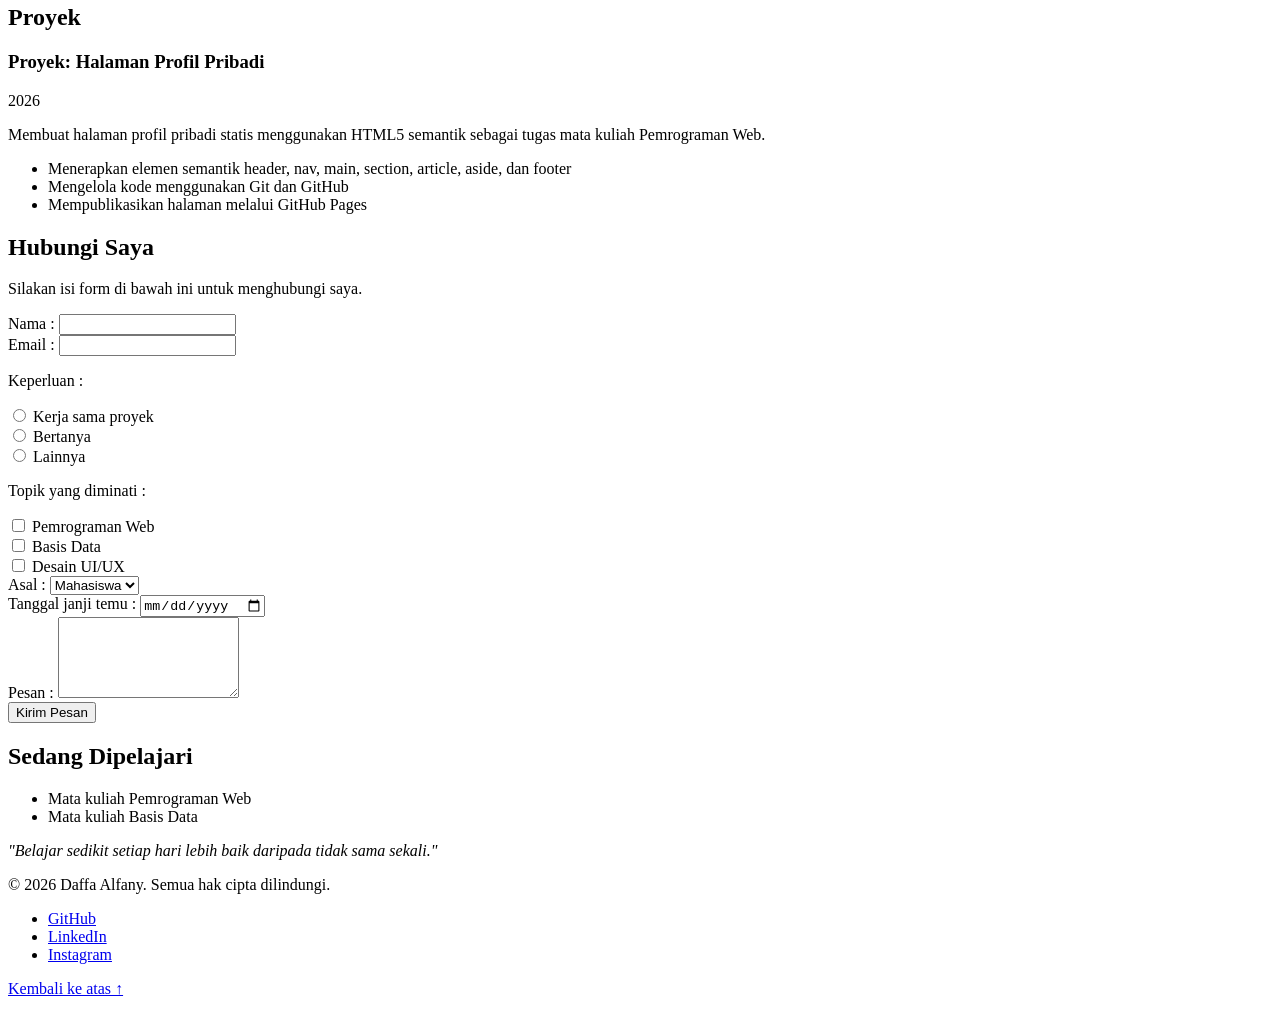
==== commit 930bd6b0: "Add files via upload" ====
--- a/index.html
+++ b/index.html
@@ -2,279 +2,335 @@
 <html lang="id">
 <head>
     <meta charset="UTF-8">
+    <!-- Tag viewport WAJIB untuk responsive: lebar halaman = lebar layar perangkat -->
     <meta name="viewport" content="width=device-width, initial-scale=1.0">
     <title>Daffa Alfany - Profil Pribadi</title>
+
+    <!-- 1) Bootstrap 4.6.2 (offline, file ada di folder css/) -->
+    <link rel="stylesheet" href="css/bootstrap.min.css">
+    <!-- 2) CSS eksternal buatan sendiri. Ditaruh SETELAH Bootstrap
+            supaya aturan di style.css bisa menimpa gaya bawaan Bootstrap -->
     <link rel="stylesheet" href="css/style.css">
 </head>
 
 <body>
 
-    <header id="atas" class="header-profil">
-        <div class="header-isi">
-            <a href="images/foto-profil.jpg">
-                <img src="images/foto-profil.jpg" alt="Foto profil Daffa Alfany" width="150" class="foto-profil">
-            </a>
-            <div class="header-teks">
-                <h1>Daffa Alfany</h1>
-                <p class="jabatan">Mahasiswa Sistem Informasi | Calon Web Developer</p>
+    <!-- =========================================================
+         HEADER: menu navigasi + hero (foto, nama, jabatan)
+         ========================================================= -->
+    <header id="atas" class="kepala">
+
+        <!-- Navbar Bootstrap: navbar-expand (tanpa akhiran) = menu selalu
+             tampil berjajar di semua ukuran layar, tanpa tombol burger,
+             sehingga tidak memerlukan JavaScript sama sekali -->
+        <nav id="menu" class="navbar navbar-expand navbar-dark fixed-top menu-utama">
+            <div class="container">
+                <a class="navbar-brand" href="#atas">Daffa Alfany</a>
+                <ul class="navbar-nav ml-auto">
+                    <li class="nav-item"><a class="nav-link" href="#tentang">Tentang Saya</a></li>
+                    <li class="nav-item"><a class="nav-link" href="#pendidikan">Riwayat Pendidikan</a></li>
+                    <li class="nav-item"><a class="nav-link" href="#keahlian">Keahlian</a></li>
+                    <li class="nav-item"><a class="nav-link" href="#pengalaman">Pengalaman</a></li>
+                    <li class="nav-item"><a class="nav-link" href="#kontak">Kontak</a></li>
+                </ul>
+            </div>
+        </nav>
+
+        <!-- Hero: disusun dengan Flexbox (lihat .hero di style.css) -->
+        <div class="container">
+            <div class="hero">
+                <a href="images/foto-profil.jpg" class="hero-foto">
+                    <img src="images/foto-profil.jpg" alt="Foto profil Daffa Alfany"
+                         width="170" height="170" class="foto-profil">
+                </a>
+                <div class="hero-teks">
+                    <p class="hero-sapaan">Halo, saya</p>
+                    <h1>Daffa Alfany</h1>
+                    <p class="hero-peran">Mahasiswa Sistem Informasi | Calon Web Developer</p>
+                    <div class="hero-tombol">
+                        <a href="#kontak" class="btn btn-light">Hubungi Saya</a>
+                        <a href="#pengalaman" class="btn btn-outline-light">Lihat Proyek</a>
+                    </div>
+                </div>
             </div>
         </div>
     </header>
 
-    <nav id="menu">
-        <ul>
-            <li><a href="#tentang">Tentang Saya</a></li>
-            <li><a href="#pendidikan">Riwayat Pendidikan</a></li>
-            <li><a href="#keahlian">Keahlian</a></li>
-            <li><a href="#pengalaman">Pengalaman</a></li>
-            <li><a href="#kontak">Kontak</a></li>
-        </ul>
-    </nav>
-
-    <div class="wadah">
-
-        <main>
-
-            <section id="tentang" class="kartu">
-                <h2>Tentang Saya</h2>
-                <p>
-                    Haii!!<br>
-                    Saya mahasiswa <span id="prodi">Sistem Informasi</span>
-                    semester 3 yang tertarik pada pengembangan web dan pengolahan
-                    data. Saya senang mempelajari teknologi baru, terbiasa bekerja
-                    secara terstruktur, dan saat ini sedang mendalami dasar-dasar
-                    pemrograman web.
-                </p>
-                <p>
-                    Tujuan saya adalah menjadi pengembang sistem informasi yang
-                    mampu membuat aplikasi web yang bermanfaat bagi banyak orang.
-                </p>
-
-                <h3>Data Diri</h3>
-                <table id="tabel-data-diri">
-                    <tr>
-                        <th>Nama</th>
-                        <td>Daffa Alfany</td>
-                    </tr>
-                    <tr>
-                        <th>NIM</th>
-                        <td>A11.2025.07368</td>
-                    </tr>
-                    <tr>
-                        <th>Program Studi</th>
-                        <td>Sistem Informasi S1</td>
-                    </tr>
-                    <tr>
-                        <th>Semester</th>
-                        <td>3</td>
-                    </tr>
-                    <tr>
-                        <th>Domisili</th>
-                        <td>Kudus</td>
-                    </tr>
-                    <tr>
-                        <th>Email</th>
-                        <td><a href="mailto:alfanypa06@gmail.com">alfanypa06@gmail.com</a></td>
-                    </tr>
-                </table>
-            </section>
-
-            <section id="pendidikan" class="kartu">
-                <h2>Riwayat Pendidikan</h2>
-
-                <h3>Pendidikan Formal</h3>
-                <table id="tabel-pendidikan">
-                    <tr>
-                        <th colspan="3">Riwayat Pendidikan Formal</th>
-                    </tr>
-                    <tr>
-                        <th>Jenjang</th>
-                        <th>Nama Institusi</th>
-                        <th>Tahun</th>
-                    </tr>
-                    <tr>
-                        <td>SD</td>
-                        <td>SD Negeri 1 Kalirejo</td>
-                        <td>2012 - 2018</td>
-                    </tr>
-                    <tr>
-                        <td>SMP</td>
-                        <td>SMP Negeri 1 Undaan</td>
-                        <td>2018 - 2021</td>
-                    </tr>
-                    <tr>
-                        <td>SMA</td>
-                        <td>SMA NU Al Ma'ruf</td>
-                        <td>2021 - 2024</td>
-                    </tr>
-                    <tr>
-                        <td>S1 Sistem Informasi</td>
-                        <td>Universitas Dian Nuswantoro</td>
-                        <td>2025 - Sekarang</td>
-                    </tr>
-                </table>
-
-                <h3>Pendidikan Non-Formal / Pelatihan</h3>
-                <table id="tabel-pelatihan">
-                    <tr>
-                        <th>Penyelenggara</th>
-                        <th>Nama Pelatihan</th>
-                        <th>Tahun</th>
-                    </tr>
-                    <tr>
-                        <td>DNCC</td>
-                        <td>Boothcamp Desain UI/UX</td>
-                        <td>2025</td>
-                    </tr>
-                </table>
-            </section>
-
-            <section id="keahlian" class="kartu">
-                <h2>Keahlian</h2>
-
-                <div class="grid-keahlian">
-                    <div class="kotak-skill">
-                        <h3>Hard Skill</h3>
+    <!-- =========================================================
+         LAYOUT UTAMA: CSS Grid 2 kolom (main 2fr + aside 1fr)
+         ========================================================= -->
+    <div class="container">
+        <div class="susunan-konten">
+
+            <main>
+
+                <!-- ---------- Tentang Saya ---------- -->
+                <section id="tentang" class="kartu">
+                    <h2>Tentang Saya</h2>
+                    <p>
+                        Haii!!<br>
+                        Saya mahasiswa <span id="prodi">Sistem Informasi</span>
+                        semester 3 yang tertarik pada pengembangan web dan pengolahan
+                        data. Saya senang mempelajari teknologi baru, terbiasa bekerja
+                        secara terstruktur, dan saat ini sedang mendalami dasar-dasar
+                        pemrograman web.
+                    </p>
+                    <p>
+                        Tujuan saya adalah menjadi pengembang sistem informasi yang
+                        mampu membuat aplikasi web yang bermanfaat bagi banyak orang.
+                    </p>
+
+                    <h3>Data Diri</h3>
+                    <!-- .table-responsive: tabel boleh digeser di dalam kotaknya,
+                         halaman tidak ikut melebar di layar kecil -->
+                    <div class="table-responsive">
+                        <table id="tabel-data-diri" class="table table-bordered">
+                            <tr>
+                                <th>Nama</th>
+                                <td>Daffa Alfany</td>
+                            </tr>
+                            <tr>
+                                <th>NIM</th>
+                                <td>A11.2025.07368</td>
+                            </tr>
+                            <tr>
+                                <th>Program Studi</th>
+                                <td>Sistem Informasi S1</td>
+                            </tr>
+                            <tr>
+                                <th>Semester</th>
+                                <td>3</td>
+                            </tr>
+                            <tr>
+                                <th>Domisili</th>
+                                <td>Kudus</td>
+                            </tr>
+                            <tr>
+                                <th>Email</th>
+                                <td><a href="mailto:alfanypa06@gmail.com">alfanypa06@gmail.com</a></td>
+                            </tr>
+                        </table>
+                    </div>
+                </section>
+
+                <!-- ---------- Riwayat Pendidikan ---------- -->
+                <section id="pendidikan" class="kartu">
+                    <h2>Riwayat Pendidikan</h2>
+
+                    <h3>Pendidikan Formal</h3>
+                    <div class="table-responsive">
+                        <table id="tabel-pendidikan" class="table table-bordered table-hover tabel-cv">
+                            <tr>
+                                <th colspan="3" class="judul-tabel">Riwayat Pendidikan Formal</th>
+                            </tr>
+                            <tr>
+                                <th>Jenjang</th>
+                                <th>Nama Institusi</th>
+                                <th>Tahun</th>
+                            </tr>
+                            <tr>
+                                <td>SD</td>
+                                <td>SD Negeri 1 Kalirejo</td>
+                                <td>2012 - 2018</td>
+                            </tr>
+                            <tr>
+                                <td>SMP</td>
+                                <td>SMP Negeri 1 Undaan</td>
+                                <td>2018 - 2021</td>
+                            </tr>
+                            <tr>
+                                <td>SMA</td>
+                                <td>SMA NU Al Ma'ruf</td>
+                                <td>2021 - 2024</td>
+                            </tr>
+                            <tr>
+                                <td>S1 Sistem Informasi</td>
+                                <td>Universitas Dian Nuswantoro</td>
+                                <td>2025 - Sekarang</td>
+                            </tr>
+                        </table>
+                    </div>
+
+                    <h3>Pendidikan Non-Formal / Pelatihan</h3>
+                    <div class="table-responsive">
+                        <table id="tabel-pelatihan" class="table table-bordered table-hover tabel-cv">
+                            <tr>
+                                <th>Penyelenggara</th>
+                                <th>Nama Pelatihan</th>
+                                <th>Tahun</th>
+                            </tr>
+                            <tr>
+                                <td>DNCC</td>
+                                <td>Boothcamp Desain UI/UX</td>
+                                <td>2025</td>
+                            </tr>
+                        </table>
+                    </div>
+                </section>
+
+                <!-- ---------- Keahlian ---------- -->
+                <!-- Grid Bootstrap: .row berisi .col; di layar ≥576px jadi 2 kolom -->
+                <section id="keahlian" class="kartu">
+                    <h2>Keahlian</h2>
+                    <div class="row">
+                        <div class="col-sm-6 mb-3">
+                            <div class="kotak-keahlian">
+                                <h3>Hard Skill</h3>
+                                <ul>
+                                    <li>Pemrograman Web
+                                        <ul>
+                                            <li>HTML5</li>
+                                            <li>CSS (sedang dipelajari)</li>
+                                            <li>JavaScript (sedang dipelajari)</li>
+                                        </ul>
+                                    </li>
+                                    <li>Basis Data
+                                        <ul>
+                                            <li>SQL dasar</li>
+                                            <li>Perancangan ERD</li>
+                                        </ul>
+                                    </li>
+                                    <li>Git &amp; GitHub</li>
+                                    <li>Microsoft Office (Word, Excel, PowerPoint)</li>
+                                </ul>
+                            </div>
+                        </div>
+                        <div class="col-sm-6 mb-3">
+                            <div class="kotak-keahlian">
+                                <h3>Soft Skill</h3>
+                                <ul>
+                                    <li>Kerja sama tim</li>
+                                    <li>Komunikasi</li>
+                                    <li>Manajemen waktu</li>
+                                    <li>Pemecahan masalah</li>
+                                </ul>
+                            </div>
+                        </div>
+                    </div>
+                </section>
+
+                <!-- ---------- Proyek ---------- -->
+                <section id="pengalaman" class="kartu">
+                    <h2>Proyek</h2>
+
+                    <article class="proyek">
+                        <div class="proyek-kepala">
+                            <h3>Proyek: Halaman Profil Pribadi</h3>
+                            <span class="badge badge-info">2026</span>
+                        </div>
+                        <p>
+                            Membuat halaman profil pribadi statis menggunakan HTML5
+                            semantik sebagai tugas mata kuliah Pemrograman Web.
+                        </p>
                         <ul>
-                            <li>Pemrograman Web
-                                <ul>
-                                    <li>HTML5</li>
-                                    <li>CSS (sedang dipelajari)</li>
-                                    <li>JavaScript (sedang dipelajari)</li>
-                                </ul>
-                            </li>
-                            <li>Basis Data
-                                <ul>
-                                    <li>SQL dasar</li>
-                                    <li>Perancangan ERD</li>
-                                </ul>
-                            </li>
-                            <li>Git &amp; GitHub</li>
-                            <li>Microsoft Office (Word, Excel, PowerPoint)</li>
+                            <li>Menerapkan elemen semantik header, nav, main, section, article, aside, dan footer</li>
+                            <li>Mengelola kode menggunakan Git dan GitHub</li>
+                            <li>Mempublikasikan halaman melalui GitHub Pages</li>
                         </ul>
-                    </div>
-
-                    <div class="kotak-skill">
-                        <h3>Soft Skill</h3>
-                        <ul>
-                            <li>Kerja sama tim</li>
-                            <li>Komunikasi</li>
-                            <li>Manajemen waktu</li>
-                            <li>Pemecahan masalah</li>
-                        </ul>
-                    </div>
+                    </article>
+                </section>
+
+                <!-- ---------- Kontak (Form) ---------- -->
+                <section id="kontak" class="kartu">
+                    <h2>Hubungi Saya</h2>
+                    <p>Silakan isi form di bawah ini untuk menghubungi saya.</p>
+
+                    <form action="#" method="get">
+                        <!-- .form-row + .col-md-6: Nama & Email berdampingan di layar lebar -->
+                        <div class="form-row">
+                            <div class="form-group col-md-6">
+                                <label for="fnama">Nama :</label>
+                                <input type="text" id="fnama" name="fnama" class="form-control">
+                            </div>
+                            <div class="form-group col-md-6">
+                                <label for="femail">Email :</label>
+                                <input type="email" id="femail" name="femail" class="form-control">
+                            </div>
+                        </div>
+                        <div class="form-group">
+                            <p class="label-grup">Keperluan :</p>
+                            <div class="form-check form-check-inline">
+                                <input type="radio" id="fkeperluan1" name="fkeperluan" value="proyek" class="form-check-input">
+                                <label for="fkeperluan1" class="form-check-label">Kerja sama proyek</label>
+                            </div>
+                            <div class="form-check form-check-inline">
+                                <input type="radio" id="fkeperluan2" name="fkeperluan" value="tanya" class="form-check-input">
+                                <label for="fkeperluan2" class="form-check-label">Bertanya</label>
+                            </div>
+                            <div class="form-check form-check-inline">
+                                <input type="radio" id="fkeperluan3" name="fkeperluan" value="lainnya" class="form-check-input">
+                                <label for="fkeperluan3" class="form-check-label">Lainnya</label>
+                            </div>
+                        </div>
+                        <div class="form-group">
+                            <p class="label-grup">Topik yang diminati :</p>
+                            <div class="form-check form-check-inline">
+                                <input type="checkbox" id="ftopik1" name="ftopik1" value="web" class="form-check-input">
+                                <label for="ftopik1" class="form-check-label">Pemrograman Web</label>
+                            </div>
+                            <div class="form-check form-check-inline">
+                                <input type="checkbox" id="ftopik2" name="ftopik2" value="data" class="form-check-input">
+                                <label for="ftopik2" class="form-check-label">Basis Data</label>
+                            </div>
+                            <div class="form-check form-check-inline">
+                                <input type="checkbox" id="ftopik3" name="ftopik3" value="desain" class="form-check-input">
+                                <label for="ftopik3" class="form-check-label">Desain UI/UX</label>
+                            </div>
+                        </div>
+                        <div class="form-row">
+                            <div class="form-group col-md-6">
+                                <label for="fasal">Asal :</label>
+                                <select id="fasal" name="fasal" class="form-control">
+                                    <option value="mahasiswa">Mahasiswa</option>
+                                    <option value="dosen">Dosen</option>
+                                    <option value="umum">Umum</option>
+                                </select>
+                            </div>
+                            <div class="form-group col-md-6">
+                                <label for="ftanggal">Tanggal janji temu :</label>
+                                <input type="date" id="ftanggal" name="ftanggal" class="form-control">
+                            </div>
+                        </div>
+                        <div class="form-group">
+                            <label for="fpesan">Pesan :</label>
+                            <textarea id="fpesan" name="fpesan" rows="5" class="form-control"></textarea>
+                        </div>
+                        <div>
+                            <input type="submit" value="Kirim Pesan" class="btn tombol-kirim">
+                        </div>
+                    </form>
+                </section>
+
+            </main>
+
+            <!-- ---------- Sidebar ---------- -->
+            <aside id="info-tambahan" class="samping">
+                <div class="kartu">
+                    <h2>Sedang Dipelajari</h2>
+                    <ul>
+                        <li>Mata kuliah Pemrograman Web</li>
+                        <li>Mata kuliah Basis Data</li>
+                    </ul>
+                    <p class="kutipan"><em>"Belajar sedikit setiap hari lebih baik daripada tidak sama sekali."</em></p>
                 </div>
-            </section>
-
-            <section id="pengalaman" class="kartu">
-                <h2>Proyek</h2>
-
-                <article>
-                    <h3>Proyek: Halaman Profil Pribadi</h3>
-                    <p><strong>2026</strong></p>
-                    <p>
-                        Membuat halaman profil pribadi statis menggunakan HTML5
-                        semantik sebagai tugas mata kuliah Pemrograman Web.
-                    </p>
-                    <ul>
-                        <li>Menerapkan elemen semantik header, nav, main, section, article, aside, dan footer</li>
-                        <li>Mengelola kode menggunakan Git dan GitHub</li>
-                        <li>Mempublikasikan halaman melalui GitHub Pages</li>
-                    </ul>
-                </article>
-            </section>
-
-            <section id="kontak" class="kartu">
-                <h2>Hubungi Saya</h2>
-                <p>Silakan isi form di bawah ini untuk menghubungi saya.</p>
-
-                <form action="#" method="get">
-                    <div>
-                        <label for="fnama">Nama :</label>
-                        <input type="text" id="fnama" name="fnama">
-                    </div>
-                    <div>
-                        <label for="femail">Email :</label>
-                        <input type="email" id="femail" name="femail">
-                    </div>
-                    <div>
-                        <p>Keperluan :</p>
-                        <div class="daftar-pilihan">
-                            <div class="opsi">
-                                <input type="radio" id="fkeperluan1" name="fkeperluan" value="proyek">
-                                <label for="fkeperluan1">Kerja sama proyek</label>
-                            </div>
-                            <div class="opsi">
-                                <input type="radio" id="fkeperluan2" name="fkeperluan" value="tanya">
-                                <label for="fkeperluan2">Bertanya</label>
-                            </div>
-                            <div class="opsi">
-                                <input type="radio" id="fkeperluan3" name="fkeperluan" value="lainnya">
-                                <label for="fkeperluan3">Lainnya</label>
-                            </div>
-                        </div>
-                    </div>
-                    <div>
-                        <p>Topik yang diminati :</p>
-                        <div class="daftar-pilihan">
-                            <div class="opsi">
-                                <input type="checkbox" id="ftopik1" name="ftopik1" value="web">
-                                <label for="ftopik1">Pemrograman Web</label>
-                            </div>
-                            <div class="opsi">
-                                <input type="checkbox" id="ftopik2" name="ftopik2" value="data">
-                                <label for="ftopik2">Basis Data</label>
-                            </div>
-                            <div class="opsi">
-                                <input type="checkbox" id="ftopik3" name="ftopik3" value="desain">
-                                <label for="ftopik3">Desain UI/UX</label>
-                            </div>
-                        </div>
-                    </div>
-                    <div>
-                        <label for="fasal">Asal :</label>
-                        <select id="fasal" name="fasal">
-                            <option value="mahasiswa">Mahasiswa</option>
-                            <option value="dosen">Dosen</option>
-                            <option value="umum">Umum</option>
-                        </select>
-                    </div>
-                    <div>
-                        <label for="ftanggal">Tanggal janji temu :</label>
-                        <input type="date" id="ftanggal" name="ftanggal">
-                    </div>
-                    <div>
-                        <label for="fpesan">Pesan :</label>
-                        <textarea id="fpesan" name="fpesan" cols="40" rows="6"></textarea>
-                    </div>
-                    <div>
-                        <input type="submit" value="Kirim Pesan">
-                    </div>
-                </form>
-            </section>
-
-        </main>
-
-        <aside id="info-tambahan" class="kartu">
-            <h2>Sedang Dipelajari</h2>
-            <ul>
-                <li>Mata kuliah Pemrograman Web</li>
-                <li>Mata kuliah Basis Data</li>
+            </aside>
+
+        </div>
+    </div>
+
+    <!-- =========================================================
+         FOOTER: media sosial + hak cipta (disusun dengan Flexbox)
+         ========================================================= -->
+    <footer class="kaki">
+        <div class="container kaki-dalam">
+            <p>&copy; 2026 Daffa Alfany. Semua hak cipta dilindungi.</p>
+            <ul class="medsos">
+                <li><a href="https://github.com/Alfany06">GitHub</a></li>
+                <li><a href="https://www.linkedin.com/in/daffa-alfany-26b480376/">LinkedIn</a></li>
+                <li><a href="https://www.instagram.com/pa_daffany19">Instagram</a></li>
             </ul>
-            <p class="kutipan"><em>"Belajar sedikit setiap hari lebih baik daripada tidak sama sekali."</em></p>
-        </aside>
-
-    </div>
-
-    <footer>
-        <p>Media sosial:</p>
-        <ul>
-            <li><a href="https://github.com/Alfany06">GitHub</a></li>
-            <li><a href="https://www.linkedin.com/in/daffa-alfany-26b480376/">LinkedIn</a></li>
-            <li><a href="https://www.instagram.com/pa_daffany19">Instagram</a></li>
-        </ul>
-        <p>&copy; 2026 Daffa Alfany. Semua hak cipta dilindungi.</p>
-        <p><a href="#atas" class="ke-atas">Kembali ke atas</a></p>
+            <p><a href="#atas">Kembali ke atas &uarr;</a></p>
+        </div>
     </footer>
 
 </body>
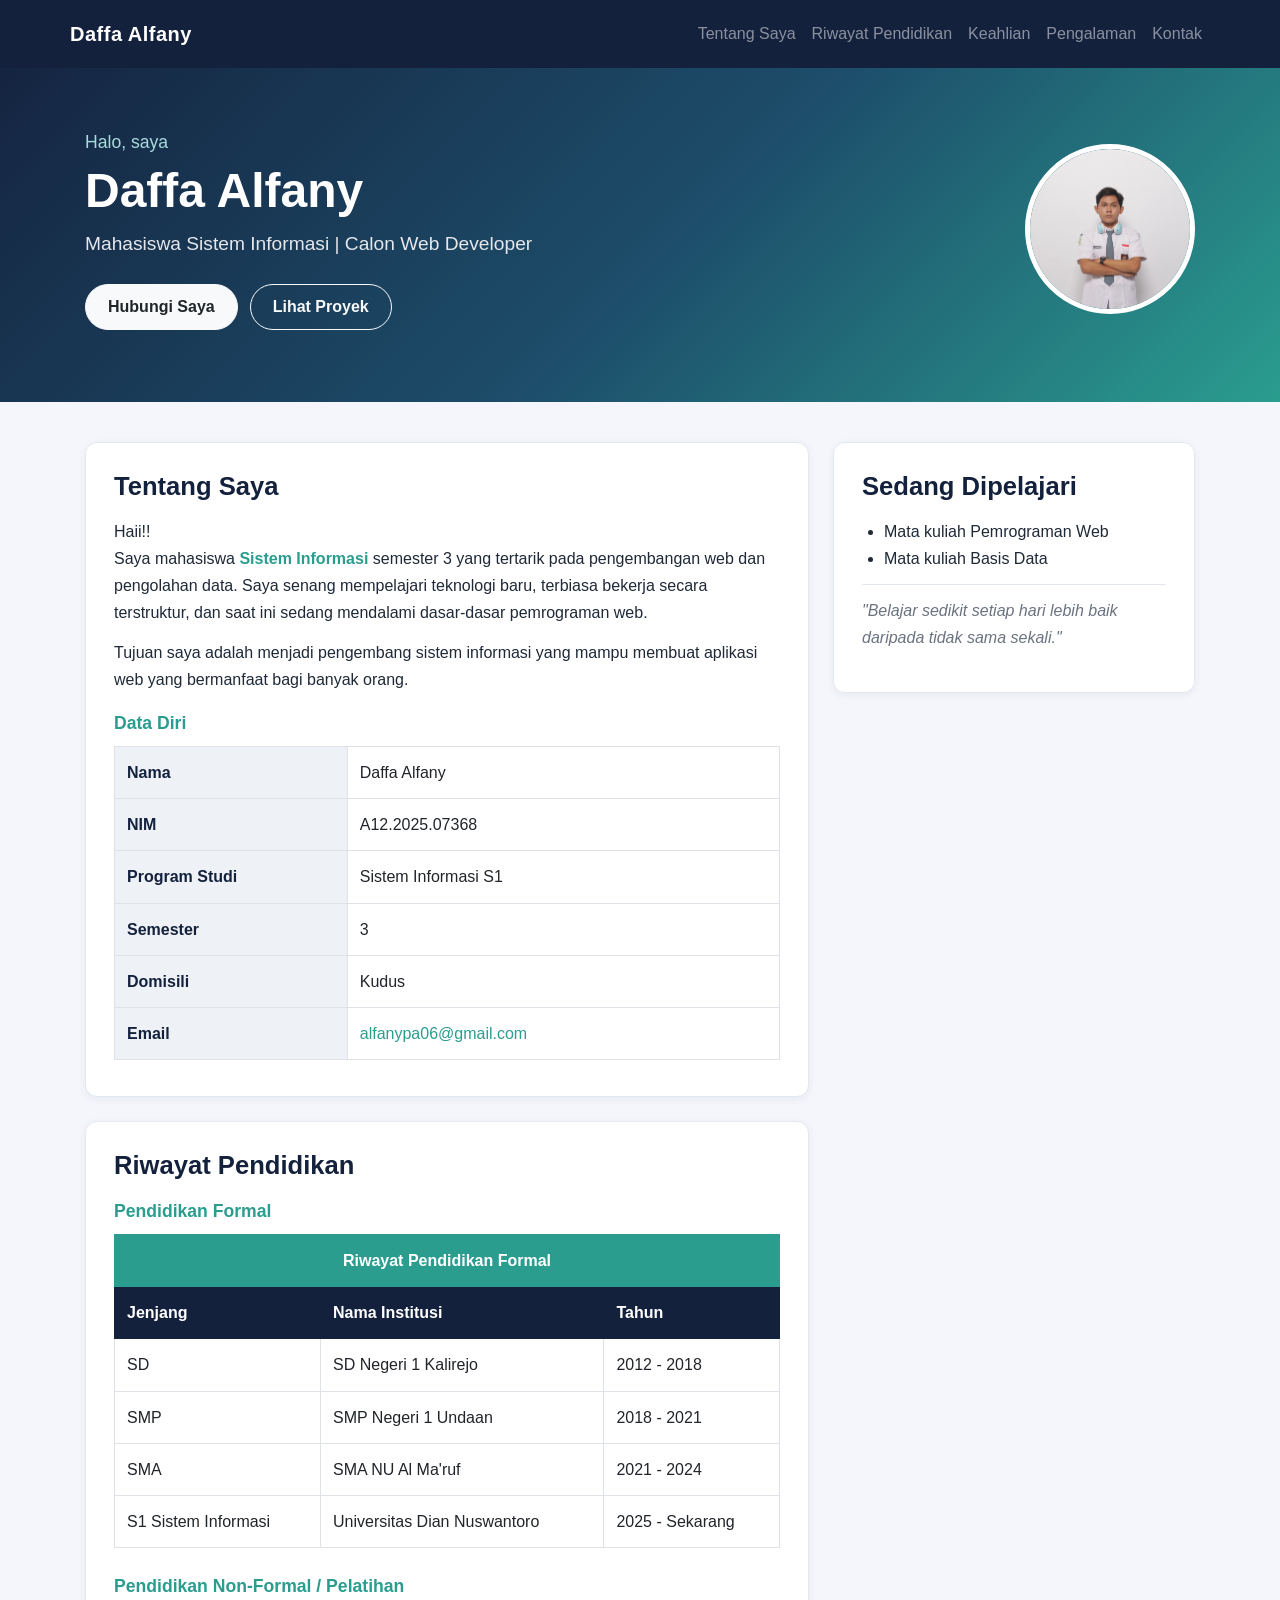
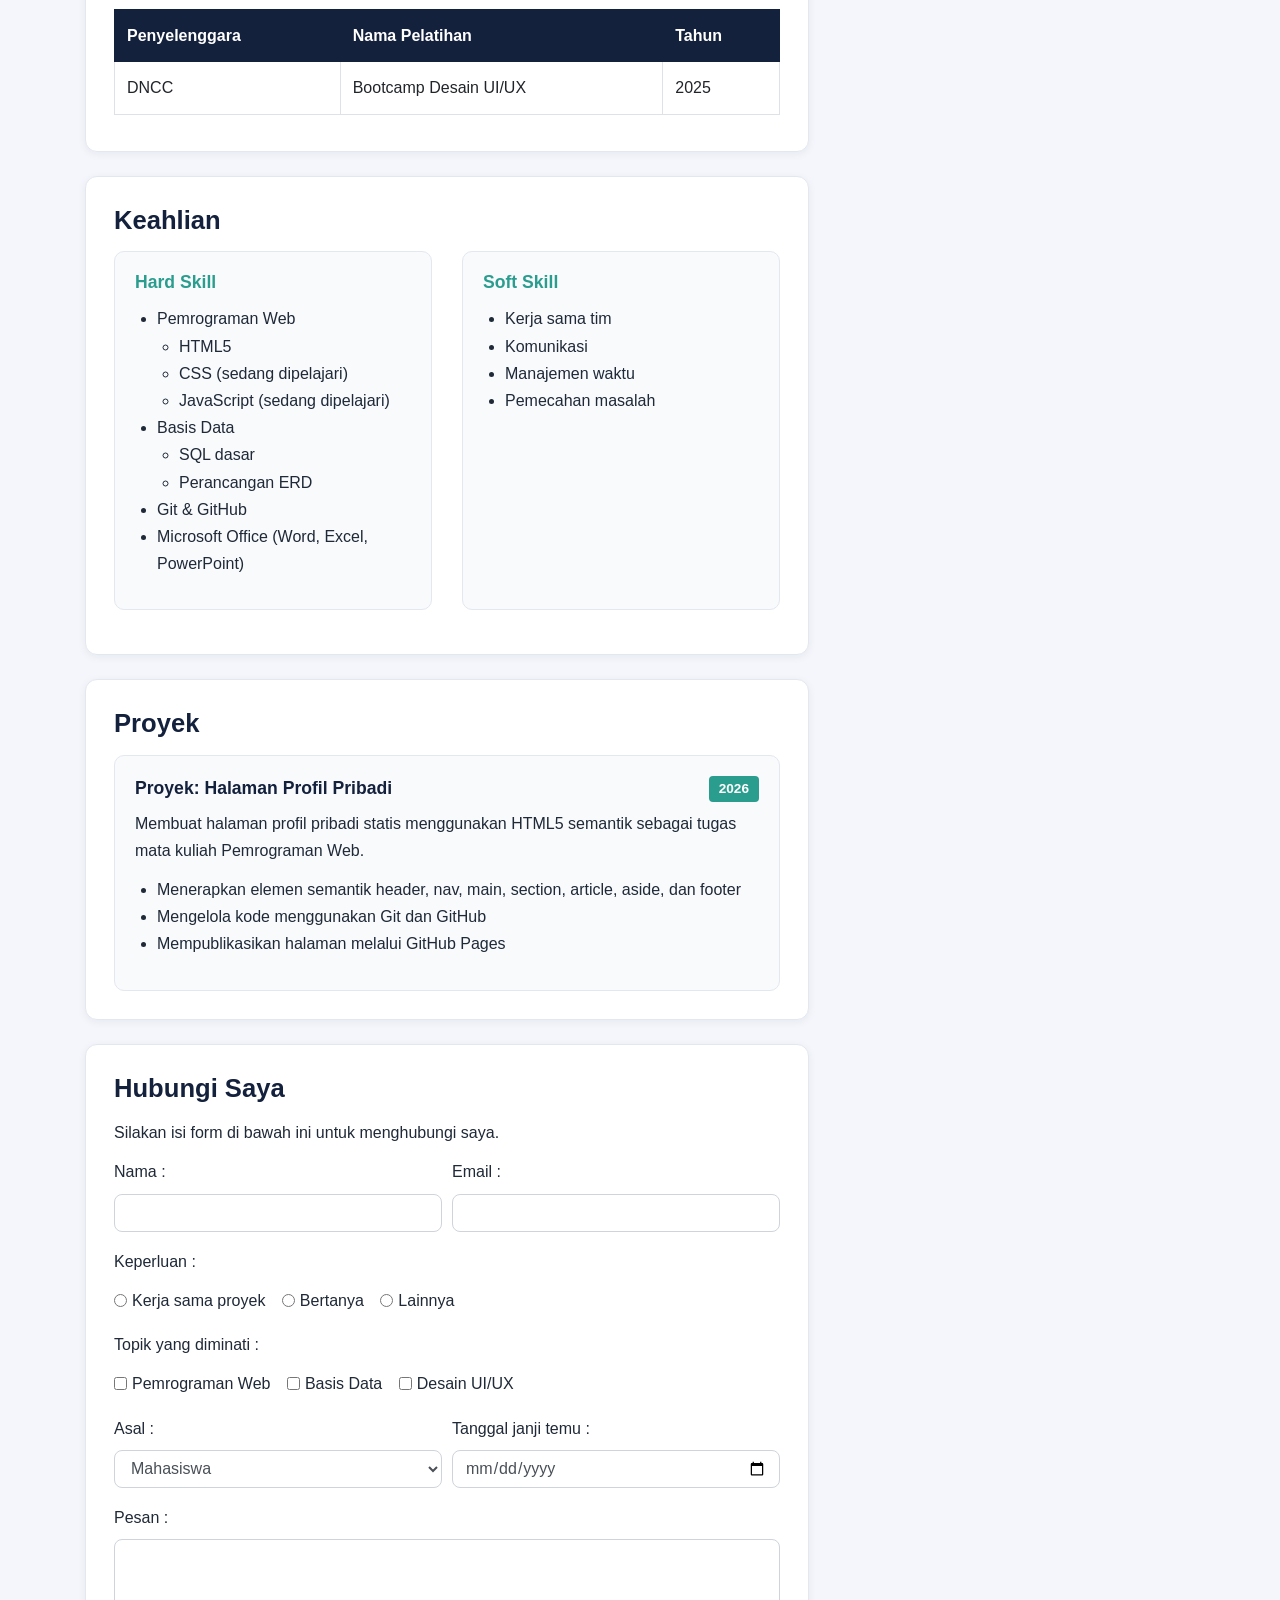
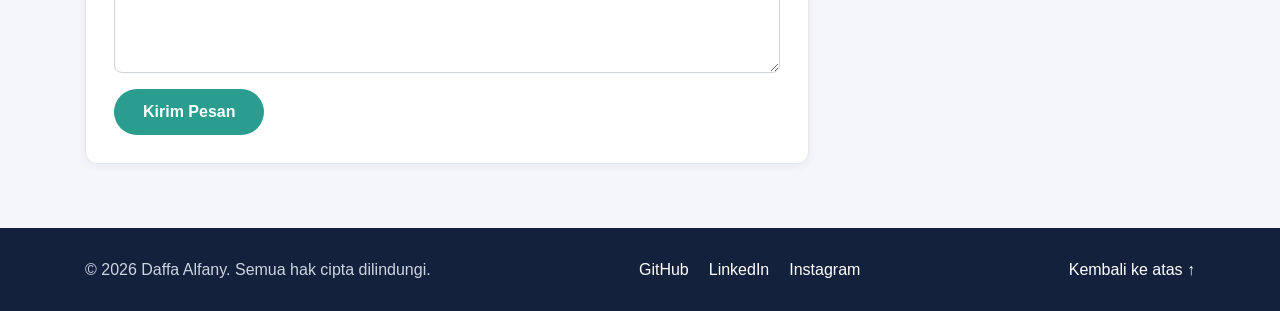
==== commit 5d4a8662: "Update index.html" ====
--- a/index.html
+++ b/index.html
@@ -91,7 +91,7 @@
                             </tr>
                             <tr>
                                 <th>NIM</th>
-                                <td>A11.2025.07368</td>
+                                <td>A12.2025.07368</td>
                             </tr>
                             <tr>
                                 <th>Program Studi</th>
@@ -161,7 +161,7 @@
                             </tr>
                             <tr>
                                 <td>DNCC</td>
-                                <td>Boothcamp Desain UI/UX</td>
+                                <td>Bootcamp Desain UI/UX</td>
                                 <td>2025</td>
                             </tr>
                         </table>
--- a/css/style.css
+++ b/css/style.css
@@ -0,0 +1,503 @@
+/* =========================================================
+   style.css - Halaman Profil Daffa Alfany (Tugas 2)
+
+   Daftar isi:
+   1. Reset & pengaturan dasar
+   2. Navbar (menu)
+   3. Header & hero (Flexbox)
+   4. Layout utama (CSS Grid)
+   5. Kartu & judul
+   6. Tabel
+   7. Keahlian & proyek
+   8. Form
+   9. Sidebar (aside)
+   10. Footer (Flexbox)
+   11. Responsive (media queries)
+
+   Palet warna:
+   #14213d = biru tua   (navbar, judul, footer)
+   #2a9d8f = hijau toska (aksen, tombol, link)
+   #f4f6fb = abu-abu muda (latar halaman)
+   #1f2937 = abu-abu gelap (warna teks)
+   ========================================================= */
+
+
+/* ---------- 1. Reset & pengaturan dasar ---------- */
+
+/* Universal reset: padding & border dihitung di dalam lebar elemen */
+* {
+    box-sizing: border-box;
+    margin: 0;
+    padding: 0;
+}
+
+/* Saat klik menu, halaman bergulir halus ke bagian tujuan */
+html {
+    scroll-behavior: smooth;
+}
+
+body {
+    font-family: "Segoe UI", Roboto, Arial, sans-serif;
+    font-size: 16px;
+    line-height: 1.7;
+    color: #1f2937;
+    background-color: #f4f6fb;
+}
+
+/* Gambar tidak boleh melebihi lebar wadahnya (mencegah scroll horizontal) */
+img {
+    max-width: 100%;
+}
+
+a {
+    color: #2a9d8f;
+    transition: color 0.2s;
+}
+
+a:hover {
+    color: #14213d;
+}
+
+
+/* ---------- 2. Navbar (menu) ---------- */
+
+.menu-utama {
+    background-color: #14213d;
+    padding-top: 12px;
+    padding-bottom: 12px;
+}
+
+/* Isi navbar boleh membungkus ke baris berikutnya bila ruang sempit,
+   sehingga menu tidak terpotong dan tidak memunculkan scroll horizontal */
+.menu-utama .container {
+    flex-wrap: wrap;
+}
+
+.menu-utama .navbar-nav {
+    flex-wrap: wrap;
+}
+
+.menu-utama .navbar-brand {
+    font-weight: 700;
+    letter-spacing: 0.5px;
+}
+
+.menu-utama .nav-link {
+    border-radius: 6px;
+    transition: background-color 0.2s, color 0.2s;
+}
+
+/* :hover = kursor di atas menu, :focus = dipilih lewat keyboard (Tab) */
+.menu-utama .nav-link:hover,
+.menu-utama .nav-link:focus {
+    color: #ffffff;
+    background-color: #2a9d8f;
+}
+
+
+/* ---------- 3. Header & hero (Flexbox) ---------- */
+
+.kepala {
+    /* Latar gradasi dibuat dengan background-image */
+    background-image: linear-gradient(135deg, #14213d 0%, #1d4e6b 55%, #2a9d8f 100%);
+    color: #ffffff;
+    padding-top: 64px;   /* memberi ruang untuk navbar yang menempel di atas */
+}
+
+/* Hero: foto dan teks disusun berdampingan dengan Flexbox */
+.hero {
+    display: flex;
+    justify-content: space-between;
+    align-items: center;
+    gap: 36px;
+    padding: 64px 0 72px;
+}
+
+/* Di desktop foto dipindah ke kanan (order), di mobile kembali ke atas */
+.hero-foto {
+    order: 2;
+}
+
+.foto-profil {
+    width: 170px;
+    height: 170px;
+    object-fit: cover;
+    border: 5px solid #ffffff;
+    border-radius: 50%;
+    transition: border-color 0.3s;
+}
+
+.hero-foto:hover .foto-profil,
+.hero-foto:focus .foto-profil {
+    border-color: #2a9d8f;
+}
+
+.hero-sapaan {
+    font-size: 1.1rem;
+    color: #a8dadc;
+    margin-bottom: 4px;
+}
+
+.hero-teks h1 {
+    font-size: 3rem;
+    font-weight: 800;
+    margin-bottom: 8px;
+}
+
+.hero-peran {
+    font-size: 1.2rem;
+    color: #e5e7eb;
+    margin-bottom: 24px;
+}
+
+.hero-tombol {
+    display: flex;
+    flex-wrap: wrap;
+    gap: 12px;
+}
+
+.hero-tombol .btn {
+    padding: 10px 22px;
+    border-radius: 30px;
+    font-weight: 600;
+}
+
+
+/* ---------- 4. Layout utama (CSS Grid) ---------- */
+
+/* 2 kolom: konten utama (2fr) dan sidebar (1fr) */
+.susunan-konten {
+    display: grid;
+    grid-template-columns: 2fr 1fr;
+    gap: 24px;
+    align-items: start;
+    margin: 40px 0;
+}
+
+/* Isi grid boleh menyempit lebih kecil dari isinya (misal tabel),
+   sehingga tidak muncul scroll horizontal di layar sangat kecil */
+.susunan-konten > main,
+.susunan-konten > aside {
+    min-width: 0;
+}
+
+
+/* ---------- 5. Kartu & judul ---------- */
+
+.kartu {
+    background-color: #ffffff;
+    border: 1px solid #e3e8f0;
+    border-radius: 12px;
+    padding: 28px;
+    margin-bottom: 24px;
+    box-shadow: 0 2px 8px rgba(20, 33, 61, 0.06);
+    transition: box-shadow 0.3s;
+}
+
+.kartu:hover {
+    box-shadow: 0 8px 24px rgba(20, 33, 61, 0.12);
+}
+
+/* Agar judul section tidak tertutup navbar saat diklik dari menu */
+section {
+    scroll-margin-top: 80px;
+}
+
+.kartu h2 {
+    font-size: 1.6rem;
+    font-weight: 700;
+    color: #14213d;
+    margin-bottom: 16px;
+}
+
+.kartu h3 {
+    font-size: 1.1rem;
+    font-weight: 700;
+    color: #2a9d8f;
+    margin: 20px 0 12px;
+}
+
+.kartu p {
+    margin-bottom: 12px;
+}
+
+/* Reset di atas menghapus jarak list, jadi dikembalikan di sini */
+.kartu ul {
+    padding-left: 22px;
+    margin-bottom: 12px;
+}
+
+.kartu ul ul {
+    margin-bottom: 0;
+}
+
+#prodi {
+    font-weight: 700;
+    color: #2a9d8f;
+}
+
+
+/* ---------- 6. Tabel ---------- */
+
+.table {
+    margin-bottom: 8px;
+}
+
+/* Judul kolom tabel pendidikan */
+.tabel-cv th {
+    background-color: #14213d;
+    color: #ffffff;
+    border-color: #14213d;
+}
+
+/* Baris judul yang digabung dengan colspan */
+.tabel-cv .judul-tabel {
+    background-color: #2a9d8f;
+    border-color: #2a9d8f;
+    text-align: center;
+}
+
+/* Tabel data diri: judul baris di kolom kiri */
+#tabel-data-diri th {
+    width: 35%;
+    background-color: #eef2f7;
+    color: #14213d;
+}
+
+
+/* ---------- 7. Keahlian & proyek ---------- */
+
+.kotak-keahlian {
+    height: 100%;
+    background-color: #f8fafc;
+    border: 1px solid #e3e8f0;
+    border-radius: 10px;
+    padding: 20px;
+    transition: border-color 0.3s;
+}
+
+.kotak-keahlian:hover {
+    border-color: #2a9d8f;
+}
+
+.kotak-keahlian h3 {
+    margin-top: 0;
+}
+
+.proyek {
+    background-color: #f8fafc;
+    border: 1px solid #e3e8f0;
+    border-radius: 10px;
+    padding: 20px;
+}
+
+/* Judul proyek dan tahun sejajar kiri-kanan dengan Flexbox */
+.proyek-kepala {
+    display: flex;
+    justify-content: space-between;
+    align-items: center;
+    gap: 12px;
+    margin-bottom: 8px;
+}
+
+.proyek-kepala h3 {
+    margin: 0;
+    color: #14213d;
+}
+
+.proyek .badge-info {
+    background-color: #2a9d8f;
+    font-size: 0.85rem;
+    padding: 6px 10px;
+}
+
+
+/* ---------- 8. Form ---------- */
+
+.label-grup {
+    margin-bottom: 6px;
+}
+
+.form-control {
+    border-radius: 8px;
+    transition: border-color 0.2s, box-shadow 0.2s;
+}
+
+/* Kolom isian yang sedang aktif diberi garis toska */
+.form-control:focus {
+    border-color: #2a9d8f;
+    box-shadow: 0 0 0 3px rgba(42, 157, 143, 0.2);
+}
+
+.tombol-kirim {
+    background-color: #2a9d8f;
+    color: #ffffff;
+    padding: 10px 28px;
+    border-radius: 30px;
+    font-weight: 600;
+    transition: background-color 0.2s;
+}
+
+.tombol-kirim:hover,
+.tombol-kirim:focus {
+    background-color: #14213d;
+    color: #ffffff;
+}
+
+
+/* ---------- 9. Sidebar (aside) ---------- */
+
+/* Sidebar ikut menempel saat halaman digulir */
+.samping {
+    position: sticky;
+    top: 88px;
+}
+
+.kutipan {
+    color: #6b7280;
+    border-top: 1px solid #e3e8f0;
+    padding-top: 12px;
+    margin-top: 12px;
+}
+
+
+/* ---------- 10. Footer (Flexbox) ---------- */
+
+.kaki {
+    background-color: #14213d;
+    color: #cbd5e1;
+    padding: 28px 0;
+}
+
+.kaki-dalam {
+    display: flex;
+    justify-content: space-between;
+    align-items: center;
+    flex-wrap: wrap;
+    gap: 16px;
+}
+
+.kaki p {
+    margin: 0;
+}
+
+.medsos {
+    display: flex;
+    gap: 20px;
+    list-style: none;
+    margin: 0;
+}
+
+.kaki a {
+    color: #ffffff;
+    text-decoration: none;
+}
+
+.kaki a:hover,
+.kaki a:focus {
+    color: #2a9d8f;
+}
+
+
+/* ---------- 11. Responsive (media queries) ---------- */
+
+/* Tablet: ruang lebih sempit, jarak dikurangi */
+@media (max-width: 991px) {
+    .hero-teks h1 {
+        font-size: 2.5rem;
+    }
+
+    .kartu {
+        padding: 22px;
+    }
+}
+
+/* Mobile: lebar layar di bawah 768px */
+@media (max-width: 767px) {
+
+    /* Karena menu selalu tampil (tanpa burger), di layar kecil navbar
+       dibuat tidak menempel supaya tidak menutupi konten saat menu
+       membungkus ke beberapa baris. Brand di atas, menu di bawah, rata tengah. */
+    .menu-utama {
+        position: static;
+    }
+
+    .menu-utama .container {
+        justify-content: center;
+    }
+
+    .menu-utama .navbar-nav {
+        justify-content: center;
+        margin-left: 0 !important;   /* batalkan ml-auto */
+        padding-top: 8px;
+    }
+
+    /* Navbar tidak lagi menempel, jadi ruang atas tidak diperlukan */
+    .kepala {
+        padding-top: 0;
+    }
+
+    /* Grid 2 kolom menjadi 1 kolom (aside pindah ke bawah) */
+    .susunan-konten {
+        grid-template-columns: 1fr;
+        margin: 24px 0;
+    }
+
+    /* Hero: foto pindah ke atas teks, semua rata tengah */
+    .hero {
+        flex-direction: column;
+        text-align: center;
+        gap: 20px;
+        padding: 40px 0 48px;
+    }
+
+    .hero-foto {
+        order: 0;
+    }
+
+    .foto-profil {
+        width: 130px;
+        height: 130px;
+    }
+
+    .hero-teks h1 {
+        font-size: 2.1rem;
+    }
+
+    .hero-peran {
+        font-size: 1rem;
+    }
+
+    .hero-tombol {
+        justify-content: center;
+    }
+
+    /* Sidebar tidak perlu menempel di layar kecil */
+    .samping {
+        position: static;
+    }
+
+    .kartu {
+        padding: 18px;
+    }
+
+    .kartu h2 {
+        font-size: 1.4rem;
+    }
+
+    .table {
+        font-size: 0.9rem;
+    }
+
+    /* Judul proyek & tahun ditumpuk ke bawah */
+    .proyek-kepala {
+        flex-direction: column;
+        align-items: flex-start;
+    }
+
+    /* Footer: semua isi ditumpuk dan rata tengah */
+    .kaki-dalam {
+        flex-direction: column;
+        text-align: center;
+    }
+}
